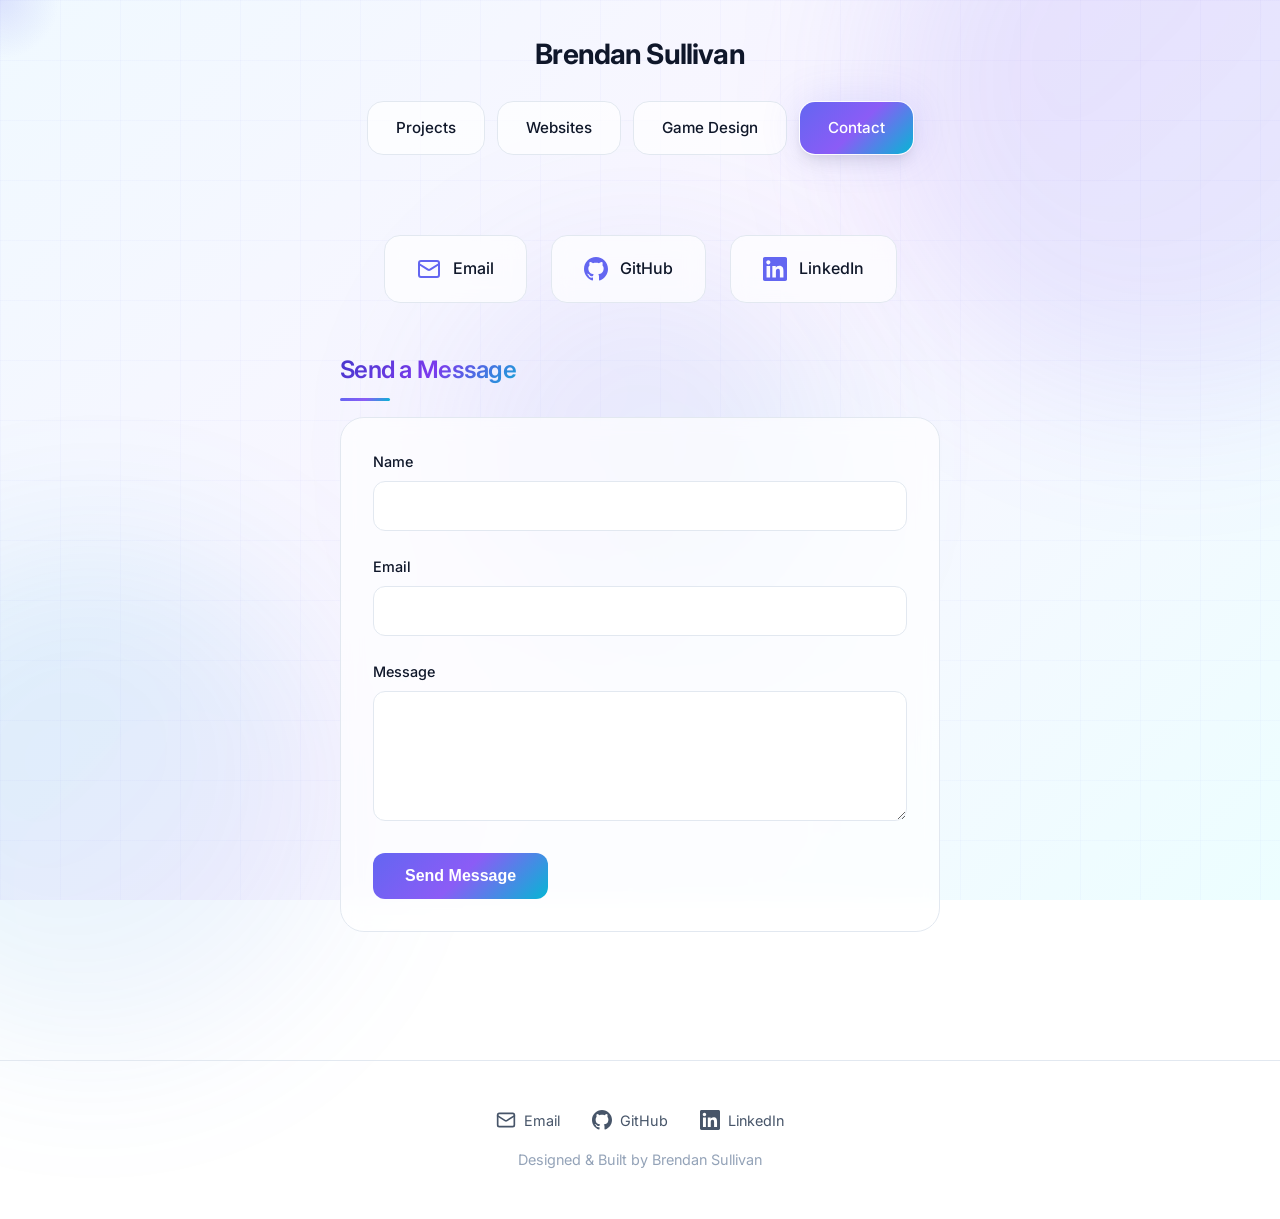
==== contact.html @ 4cea818d "Up to date changes" ====
<!DOCTYPE html>
<html lang="en">
<head>
    <meta charset="UTF-8">
    <meta name="viewport" content="width=device-width, initial-scale=1.0">
    <title>Contact | Brendan Sullivan</title>
    <link rel="stylesheet" href="styles.css">
</head>
<body>
    <!-- Mouse Follower -->
    <div class="mouse-follower" id="mouseFollower"></div>

    <!-- Animated Background -->
    <div class="bg-gradient-animated"></div>
    <div class="bg-grid"></div>
    <div class="bg-blob bg-blob-1"></div>
    <div class="bg-blob bg-blob-2"></div>
    <div class="bg-blob bg-blob-3"></div>

    <header class="header-top">
        <a href="index.html" class="name-link">Brendan Sullivan</a>
        <nav class="tabs">
            <a href="projects.html" class="tab">Projects</a>
            <a href="websites.html" class="tab">Websites</a>
            <a href="gamedesign.html" class="tab">Game Design</a>
            <a href="contact.html" class="tab active">Contact</a>
        </nav>
    </header>

    <main class="page-content">
        <div class="container">
            <!-- Social Links at Top -->
            <section class="social-section">
                <div class="contact-links">
                    <a href="mailto:bmsullivan4@wisc.edu" class="contact-link">
                        <svg class="contact-icon-svg" xmlns="http://www.w3.org/2000/svg" width="24" height="24" viewBox="0 0 24 24" fill="none" stroke="currentColor" stroke-width="2" stroke-linecap="round" stroke-linejoin="round"><rect width="20" height="16" x="2" y="4" rx="2"/><path d="m22 7-8.97 5.7a1.94 1.94 0 0 1-2.06 0L2 7"/></svg>
                        Email
                    </a>
                    <a href="https://github.com/Finn383" class="contact-link" target="_blank">
                        <svg class="contact-icon-svg" xmlns="http://www.w3.org/2000/svg" width="24" height="24" viewBox="0 0 24 24" fill="currentColor"><path d="M12 0c-6.626 0-12 5.373-12 12 0 5.302 3.438 9.8 8.207 11.387.599.111.793-.261.793-.577v-2.234c-3.338.726-4.033-1.416-4.033-1.416-.546-1.387-1.333-1.756-1.333-1.756-1.089-.745.083-.729.083-.729 1.205.084 1.839 1.237 1.839 1.237 1.07 1.834 2.807 1.304 3.492.997.107-.775.418-1.305.762-1.604-2.665-.305-5.467-1.334-5.467-5.931 0-1.311.469-2.381 1.236-3.221-.124-.303-.535-1.524.117-3.176 0 0 1.008-.322 3.301 1.23.957-.266 1.983-.399 3.003-.404 1.02.005 2.047.138 3.006.404 2.291-1.552 3.297-1.23 3.297-1.23.653 1.653.242 2.874.118 3.176.77.84 1.235 1.911 1.235 3.221 0 4.609-2.807 5.624-5.479 5.921.43.372.823 1.102.823 2.222v3.293c0 .319.192.694.801.576 4.765-1.589 8.199-6.086 8.199-11.386 0-6.627-5.373-12-12-12z"/></svg>
                        GitHub
                    </a>
                    <a href="https://www.linkedin.com/in/brendan-sullivan-b68b672b8/" class="contact-link" target="_blank">
                        <svg class="contact-icon-svg" xmlns="http://www.w3.org/2000/svg" width="24" height="24" viewBox="0 0 24 24" fill="currentColor"><path d="M20.447 20.452h-3.554v-5.569c0-1.328-.027-3.037-1.852-3.037-1.853 0-2.136 1.445-2.136 2.939v5.667H9.351V9h3.414v1.561h.046c.477-.9 1.637-1.85 3.37-1.85 3.601 0 4.267 2.37 4.267 5.455v6.286zM5.337 7.433c-1.144 0-2.063-.926-2.063-2.065 0-1.138.92-2.063 2.063-2.063 1.14 0 2.064.925 2.064 2.063 0 1.139-.925 2.065-2.064 2.065zm1.782 13.019H3.555V9h3.564v11.452zM22.225 0H1.771C.792 0 0 .774 0 1.729v20.542C0 23.227.792 24 1.771 24h20.451C23.2 24 24 23.227 24 22.271V1.729C24 .774 23.2 0 22.222 0h.003z"/></svg>
                        LinkedIn
                    </a>
                </div>
            </section>

            <!-- Contact Form -->
            <section class="contact-section">
                <h2>Send a Message</h2>
                <form class="contact-form" action="https://formspree.io/f/mdalwoyl" method="POST">
                    <div class="form-group">
                        <label for="name">Name</label>
                        <input type="text" id="name" name="name" required>
                    </div>
                    <div class="form-group">
                        <label for="email">Email</label>
                        <input type="email" id="email" name="email" required>
                    </div>
                    <div class="form-group">
                        <label for="message">Message</label>
                        <textarea id="message" name="message" rows="5" required></textarea>
                    </div>
                    <button type="submit" class="submit-btn">Send Message</button>
                </form>
            </section>
        </div>
    </main>

    <script>
        // Mouse Follower
        const follower = document.getElementById('mouseFollower');
        document.addEventListener('mousemove', (e) => {
            follower.style.left = e.clientX + 'px';
            follower.style.top = e.clientY + 'px';
        });

        // Handle contact form submission
        const contactForm = document.querySelector('.contact-form');
        contactForm.addEventListener('submit', async function(e) {
            e.preventDefault();
            const form = e.target;
            const submitBtn = form.querySelector('.submit-btn');
            const originalText = submitBtn.textContent;

            submitBtn.textContent = 'Sending...';
            submitBtn.disabled = true;

            try {
                const response = await fetch(form.action, {
                    method: 'POST',
                    body: new FormData(form),
                    headers: { 'Accept': 'application/json' }
                });

                if (response.ok) {
                    form.reset();
                    submitBtn.textContent = 'Message Sent!';
                    setTimeout(() => {
                        submitBtn.textContent = originalText;
                        submitBtn.disabled = false;
                    }, 3000);
                } else {
                    throw new Error('Failed to send');
                }
            } catch (error) {
                submitBtn.textContent = 'Error - Try Again';
                submitBtn.disabled = false;
                setTimeout(() => {
                    submitBtn.textContent = originalText;
                }, 3000);
            }
        });
    </script>

    <!-- Footer -->
    <footer class="footer">
        <div class="footer-links">
            <a href="mailto:bmsullivan4@wisc.edu">
                <svg width="20" height="20" viewBox="0 0 24 24" fill="none" stroke="currentColor" stroke-width="2" stroke-linecap="round" stroke-linejoin="round"><rect width="20" height="16" x="2" y="4" rx="2"/><path d="m22 7-8.97 5.7a1.94 1.94 0 0 1-2.06 0L2 7"/></svg>
                Email
            </a>
            <a href="https://github.com/Finn383" target="_blank">
                <svg width="20" height="20" viewBox="0 0 24 24" fill="currentColor"><path d="M12 0c-6.626 0-12 5.373-12 12 0 5.302 3.438 9.8 8.207 11.387.599.111.793-.261.793-.577v-2.234c-3.338.726-4.033-1.416-4.033-1.416-.546-1.387-1.333-1.756-1.333-1.756-1.089-.745.083-.729.083-.729 1.205.084 1.839 1.237 1.839 1.237 1.07 1.834 2.807 1.304 3.492.997.107-.775.418-1.305.762-1.604-2.665-.305-5.467-1.334-5.467-5.931 0-1.311.469-2.381 1.236-3.221-.124-.303-.535-1.524.117-3.176 0 0 1.008-.322 3.301 1.23.957-.266 1.983-.399 3.003-.404 1.02.005 2.047.138 3.006.404 2.291-1.552 3.297-1.23 3.297-1.23.653 1.653.242 2.874.118 3.176.77.84 1.235 1.911 1.235 3.221 0 4.609-2.807 5.624-5.479 5.921.43.372.823 1.102.823 2.222v3.293c0 .319.192.694.801.576 4.765-1.589 8.199-6.086 8.199-11.386 0-6.627-5.373-12-12-12z"/></svg>
                GitHub
            </a>
            <a href="https://www.linkedin.com/in/brendan-sullivan-b68b672b8/" target="_blank">
                <svg width="20" height="20" viewBox="0 0 24 24" fill="currentColor"><path d="M20.447 20.452h-3.554v-5.569c0-1.328-.027-3.037-1.852-3.037-1.853 0-2.136 1.445-2.136 2.939v5.667H9.351V9h3.414v1.561h.046c.477-.9 1.637-1.85 3.37-1.85 3.601 0 4.267 2.37 4.267 5.455v6.286zM5.337 7.433c-1.144 0-2.063-.926-2.063-2.065 0-1.138.92-2.063 2.063-2.063 1.14 0 2.064.925 2.064 2.063 0 1.139-.925 2.065-2.064 2.065zm1.782 13.019H3.555V9h3.564v11.452zM22.225 0H1.771C.792 0 0 .774 0 1.729v20.542C0 23.227.792 24 1.771 24h20.451C23.2 24 24 23.227 24 22.271V1.729C24 .774 23.2 0 22.222 0h.003z"/></svg>
                LinkedIn
            </a>
        </div>
        <p>Designed & Built by Brendan Sullivan</p>
    </footer>
</body>
</html>
---- styles.css ----
@import url('https://fonts.googleapis.com/css2?family=Inter:wght@300;400;500;600;700;800&family=Fira+Code:wght@400;500&display=swap');

/* ========================================
   CSS RESET & VARIABLES
   ======================================== */
*, *::before, *::after {
    margin: 0;
    padding: 0;
    box-sizing: border-box;
}

:root {
    /* Colors */
    --primary: #6366f1;
    --primary-light: #818cf8;
    --primary-dark: #4f46e5;
    --accent: #06b6d4;
    --accent-2: #8b5cf6;

    --text: #0f172a;
    --text-secondary: #475569;
    --text-muted: #94a3b8;

    --bg: #ffffff;
    --bg-secondary: #f8fafc;
    --bg-card: #ffffff;
    --bg-glass: rgba(255, 255, 255, 0.7);

    --border: #e2e8f0;
    --border-light: #f1f5f9;

    /* Gradients */
    --gradient-primary: linear-gradient(135deg, #6366f1 0%, #8b5cf6 50%, #06b6d4 100%);
    --gradient-text: linear-gradient(135deg, #4338ca 0%, #7c3aed 50%, #06b6d4 100%);
    --gradient-bg: linear-gradient(135deg, #f0f9ff 0%, #faf5ff 50%, #ecfeff 100%);
    --gradient-card: linear-gradient(135deg, rgba(99, 102, 241, 0.05) 0%, rgba(6, 182, 212, 0.05) 100%);

    /* Shadows */
    --shadow-sm: 0 1px 2px rgba(0, 0, 0, 0.04);
    --shadow-md: 0 4px 6px -1px rgba(0, 0, 0, 0.07), 0 2px 4px -1px rgba(0, 0, 0, 0.04);
    --shadow-lg: 0 10px 15px -3px rgba(0, 0, 0, 0.08), 0 4px 6px -2px rgba(0, 0, 0, 0.04);
    --shadow-xl: 0 20px 25px -5px rgba(0, 0, 0, 0.08), 0 10px 10px -5px rgba(0, 0, 0, 0.03);
    --shadow-glow: 0 0 40px rgba(99, 102, 241, 0.15);
    --shadow-glow-lg: 0 0 60px rgba(99, 102, 241, 0.2);

    /* Animation */
    --ease-out: cubic-bezier(0.16, 1, 0.3, 1);
    --ease-in-out: cubic-bezier(0.65, 0, 0.35, 1);

    /* Spacing */
    --container-max: 1400px;
    --radius-sm: 8px;
    --radius-md: 12px;
    --radius-lg: 16px;
    --radius-xl: 24px;
}

/* ========================================
   BASE STYLES
   ======================================== */
html {
    scroll-behavior: smooth;
}

body {
    font-family: 'Inter', -apple-system, BlinkMacSystemFont, sans-serif;
    line-height: 1.6;
    color: var(--text);
    background: var(--gradient-bg);
    background-attachment: fixed;
    min-height: 100vh;
    overflow-x: hidden;
    -webkit-font-smoothing: antialiased;
    -moz-osx-font-smoothing: grayscale;
}

::selection {
    background: var(--primary);
    color: white;
}

/* ========================================
   ANIMATED BACKGROUND
   ======================================== */
.bg-gradient-animated {
    position: fixed;
    top: 0;
    left: 0;
    right: 0;
    bottom: 0;
    background: var(--gradient-bg);
    z-index: -2;
}

.bg-grid {
    position: fixed;
    top: 0;
    left: 0;
    right: 0;
    bottom: 0;
    background-image:
        linear-gradient(rgba(99, 102, 241, 0.03) 1px, transparent 1px),
        linear-gradient(90deg, rgba(99, 102, 241, 0.03) 1px, transparent 1px);
    background-size: 60px 60px;
    z-index: -1;
}

.bg-blob {
    position: fixed;
    border-radius: 50%;
    filter: blur(80px);
    opacity: 0.5;
    z-index: -1;
    animation: float 20s ease-in-out infinite;
}

.bg-blob-1 {
    width: 600px;
    height: 600px;
    background: linear-gradient(135deg, rgba(99, 102, 241, 0.3), rgba(139, 92, 246, 0.2));
    top: -200px;
    right: -200px;
    animation-delay: 0s;
}

.bg-blob-2 {
    width: 500px;
    height: 500px;
    background: linear-gradient(135deg, rgba(6, 182, 212, 0.25), rgba(99, 102, 241, 0.15));
    bottom: -150px;
    left: -150px;
    animation-delay: -7s;
}

.bg-blob-3 {
    width: 400px;
    height: 400px;
    background: linear-gradient(135deg, rgba(139, 92, 246, 0.2), rgba(6, 182, 212, 0.2));
    top: 50%;
    left: 50%;
    transform: translate(-50%, -50%);
    animation-delay: -14s;
}

@keyframes float {
    0%, 100% { transform: translate(0, 0) scale(1); }
    25% { transform: translate(30px, -30px) scale(1.05); }
    50% { transform: translate(-20px, 20px) scale(0.95); }
    75% { transform: translate(20px, 30px) scale(1.02); }
}

/* ========================================
   CONTAINER
   ======================================== */
.container {
    max-width: var(--container-max);
    margin: 0 auto;
    padding: 2rem;
}

/* ========================================
   HOME PAGE - HERO
   ======================================== */
.header {
    text-align: center;
    min-height: 100vh;
    display: flex;
    flex-direction: column;
    justify-content: center;
    align-items: center;
    position: relative;
    padding: 2rem;
}

.header-compact {
    min-height: auto;
    padding: 5rem 2rem 3rem;
}

.hero-badge {
    display: inline-flex;
    align-items: center;
    gap: 0.5rem;
    padding: 0.5rem 1rem;
    background: var(--bg-glass);
    backdrop-filter: blur(10px);
    border: 1px solid var(--border);
    border-radius: 50px;
    font-size: 0.875rem;
    color: var(--text-secondary);
    margin-bottom: 1.5rem;
    animation: fadeInUp 0.6s var(--ease-out) both;
}

.hero-badge::before {
    content: '';
    width: 8px;
    height: 8px;
    background: #22c55e;
    border-radius: 50%;
    animation: pulse 2s ease-in-out infinite;
}

@keyframes pulse {
    0%, 100% { opacity: 1; transform: scale(1); }
    50% { opacity: 0.5; transform: scale(1.2); }
}

.name {
    font-size: clamp(3rem, 8vw, 5rem);
    font-weight: 800;
    letter-spacing: -0.04em;
    line-height: 1.1;
    margin-bottom: 1rem;
    animation: fadeInUp 0.6s var(--ease-out) 0.1s both;
}

.name-gradient {
    background: var(--gradient-text);
    -webkit-background-clip: text;
    -webkit-text-fill-color: transparent;
    background-clip: text;
}

.subtitle {
    font-size: clamp(1.1rem, 2.5vw, 1.4rem);
    color: var(--text-secondary);
    margin-bottom: 3rem;
    font-weight: 400;
    animation: fadeInUp 0.6s var(--ease-out) 0.2s both;
}

.subtitle-highlight {
    color: var(--primary);
    font-weight: 500;
}

@keyframes fadeInUp {
    from {
        opacity: 0;
        transform: translateY(30px);
    }
    to {
        opacity: 1;
        transform: translateY(0);
    }
}

/* ========================================
   NAVIGATION TABS
   ======================================== */
.tabs {
    display: flex;
    justify-content: center;
    gap: 0.75rem;
    flex-wrap: wrap;
    animation: fadeInUp 0.6s var(--ease-out) 0.3s both;
}

.tab {
    position: relative;
    padding: 0.875rem 1.75rem;
    background: var(--bg-glass);
    backdrop-filter: blur(10px);
    color: var(--text);
    font-size: 0.95rem;
    font-weight: 500;
    border-radius: var(--radius-lg);
    cursor: pointer;
    text-decoration: none;
    transition: all 0.3s var(--ease-out);
    border: 1px solid var(--border);
    overflow: hidden;
}

.tab::before {
    content: '';
    position: absolute;
    inset: 0;
    background: var(--gradient-primary);
    opacity: 0;
    transition: opacity 0.3s var(--ease-out);
    z-index: -1;
}

.tab:hover {
    color: white;
    border-color: transparent;
    transform: translateY(-3px);
    box-shadow: var(--shadow-lg), var(--shadow-glow);
}

.tab:hover::before {
    opacity: 1;
}

.tab.active {
    color: white;
    border-color: transparent;
    box-shadow: var(--shadow-lg), var(--shadow-glow);
}

.tab.active::before {
    opacity: 1;
}

/* Scroll indicator */
.scroll-indicator {
    position: absolute;
    bottom: 2rem;
    left: 50%;
    transform: translateX(-50%);
    display: flex;
    flex-direction: column;
    align-items: center;
    gap: 0.5rem;
    color: var(--text-muted);
    font-size: 0.8rem;
    animation: fadeInUp 0.6s var(--ease-out) 0.5s both;
}

.scroll-indicator-line {
    width: 1px;
    height: 40px;
    background: linear-gradient(to bottom, var(--primary), transparent);
    animation: scrollLine 2s ease-in-out infinite;
}

@keyframes scrollLine {
    0%, 100% { transform: scaleY(0); transform-origin: top; }
    50% { transform: scaleY(1); transform-origin: top; }
    51% { transform-origin: bottom; }
    100% { transform: scaleY(0); transform-origin: bottom; }
}

/* ========================================
   SUB-PAGE HEADER
   ======================================== */
.header-top {
    text-align: center;
    padding: 2rem 1rem 1rem;
    position: relative;
}

.name-link {
    font-size: 1.75rem;
    font-weight: 700;
    color: var(--text);
    text-decoration: none;
    display: inline-block;
    margin-bottom: 1.5rem;
    letter-spacing: -0.03em;
    transition: all 0.3s var(--ease-out);
}

.name-link:hover {
    color: var(--primary);
    transform: scale(1.02);
}

/* ========================================
   PAGE CONTENT
   ======================================== */
.page-content {
    padding: 2rem 5%;
    animation: fadeIn 0.5s var(--ease-out);
}

@keyframes fadeIn {
    from { opacity: 0; }
    to { opacity: 1; }
}

.page-title {
    font-size: 2.5rem;
    font-weight: 700;
    margin-bottom: 2rem;
    color: var(--text);
    letter-spacing: -0.03em;
}

/* ========================================
   SECTION HEADERS
   ======================================== */
.section-header {
    margin-bottom: 2rem;
}

.section-label {
    display: inline-flex;
    align-items: center;
    gap: 0.5rem;
    font-size: 0.8rem;
    font-weight: 600;
    text-transform: uppercase;
    letter-spacing: 0.1em;
    color: var(--primary);
    margin-bottom: 0.5rem;
}

.section-label::before {
    content: '';
    width: 20px;
    height: 2px;
    background: var(--gradient-primary);
    border-radius: 1px;
}

.section-title {
    font-size: 2.25rem;
    font-weight: 800;
    background: var(--gradient-text);
    -webkit-background-clip: text;
    -webkit-text-fill-color: transparent;
    background-clip: text;
    letter-spacing: -0.03em;
    position: relative;
    display: block;
    width: fit-content;
    padding-bottom: 0.5rem;
    margin-bottom: 2rem;
}

.section-title::after {
    content: '';
    position: absolute;
    bottom: 0;
    left: 0;
    width: 60px;
    height: 4px;
    background: var(--gradient-primary);
    border-radius: 2px;
}

/* Standalone section titles (without section-header wrapper) */
.roblox-section > .section-title,
.games-grid-section > .section-title,
.about-section h2,
.contact-section h2,
.document-section h2 {
    font-size: 2rem;
    font-weight: 800;
    background: var(--gradient-text);
    -webkit-background-clip: text;
    -webkit-text-fill-color: transparent;
    background-clip: text;
    letter-spacing: -0.03em;
    position: relative;
    display: inline-block;
    padding-bottom: 0.75rem;
    margin-bottom: 1.5rem;
}

.roblox-section > .section-title::after,
.games-grid-section > .section-title::after,
.about-section h2::after,
.contact-section h2::after,
.document-section h2::after {
    content: '';
    position: absolute;
    bottom: 0;
    left: 0;
    width: 50px;
    height: 3px;
    background: var(--gradient-primary);
    border-radius: 2px;
    transition: width 0.3s var(--ease-out);
}

.roblox-section:hover > .section-title::after,
.games-grid-section:hover > .section-title::after {
    width: 80px;
}

/* ========================================
   PROJECTS GRID
   ======================================== */
.projects-grid {
    display: grid;
    grid-template-columns: repeat(auto-fit, minmax(350px, 1fr));
    gap: 1.5rem;
}

/* ========================================
   PROJECT CARD - GLASSMORPHISM
   ======================================== */
.project-card {
    position: relative;
    background: var(--bg-glass);
    backdrop-filter: blur(20px);
    border-radius: var(--radius-xl);
    padding: 2rem;
    border: 1px solid var(--border);
    transition: all 0.4s var(--ease-out);
    overflow: hidden;
}

.project-card::before {
    content: '';
    position: absolute;
    top: 0;
    left: 0;
    right: 0;
    height: 3px;
    background: var(--gradient-primary);
    transform: scaleX(0);
    transform-origin: left;
    transition: transform 0.4s var(--ease-out);
}

.project-card::after {
    content: '';
    position: absolute;
    inset: 0;
    background: var(--gradient-card);
    opacity: 0;
    transition: opacity 0.4s var(--ease-out);
    pointer-events: none;
}

.project-card:hover {
    transform: translateY(-8px);
    border-color: rgba(99, 102, 241, 0.3);
    box-shadow: var(--shadow-xl), var(--shadow-glow);
}

.project-card:hover::before {
    transform: scaleX(1);
}

.project-card:hover::after {
    opacity: 1;
}

.project-card h3 {
    position: relative;
    z-index: 1;
    font-size: 1.4rem;
    font-weight: 600;
    margin-bottom: 0.75rem;
    color: var(--text);
    letter-spacing: -0.02em;
}

.project-card p {
    position: relative;
    z-index: 1;
    color: var(--text-secondary);
    margin-bottom: 1.25rem;
    font-size: 0.95rem;
    line-height: 1.7;
}

.project-tags {
    position: relative;
    z-index: 1;
    display: flex;
    flex-wrap: wrap;
    gap: 0.5rem;
    margin-bottom: 1.25rem;
}

.tag {
    padding: 0.35rem 0.9rem;
    background: var(--bg-secondary);
    color: var(--primary);
    border-radius: 50px;
    font-size: 0.8rem;
    font-weight: 500;
    transition: all 0.2s var(--ease-out);
    border: 1px solid transparent;
}

.tag:hover {
    background: var(--primary);
    color: white;
    transform: translateY(-2px);
    box-shadow: 0 4px 12px rgba(99, 102, 241, 0.3);
}

.tag-lang {
    padding: 0.35rem 0.9rem;
    background: linear-gradient(135deg, #fef3c7, #fde68a);
    color: #b45309;
    border-radius: 50px;
    font-size: 0.8rem;
    font-weight: 600;
    transition: all 0.2s var(--ease-out);
    border: 1px solid rgba(180, 83, 9, 0.1);
}

.tag-lang:hover {
    transform: translateY(-2px);
    box-shadow: 0 4px 12px rgba(180, 83, 9, 0.2);
}

.project-links {
    position: relative;
    z-index: 1;
    display: flex;
    gap: 1rem;
}

.project-link {
    display: inline-flex;
    align-items: center;
    gap: 0.5rem;
    color: var(--primary);
    text-decoration: none;
    font-weight: 500;
    font-size: 0.9rem;
    transition: all 0.2s var(--ease-out);
}

.project-link:hover {
    color: var(--primary-dark);
    gap: 0.75rem;
}

.project-link::after {
    content: '→';
    transition: transform 0.2s var(--ease-out);
}

.project-link:hover::after {
    transform: translateX(4px);
}

/* ========================================
   GAME CARDS
   ======================================== */
.roblox-section,
.games-grid-section {
    margin-bottom: 4rem;
}

.roblox-section h2,
.games-grid-section h2 {
    font-size: 2rem;
    font-weight: 700;
    margin-bottom: 2rem;
    color: var(--text);
    letter-spacing: -0.02em;
}

.game-cards {
    display: grid;
    grid-template-columns: repeat(3, 1fr);
    gap: 1.5rem;
}

.game-card {
    position: relative;
    background: var(--bg-card);
    border-radius: var(--radius-xl);
    overflow: hidden;
    border: 1px solid var(--border);
    transition: all 0.4s var(--ease-out);
}

.game-card::before {
    content: '';
    position: absolute;
    inset: 0;
    background: var(--gradient-primary);
    opacity: 0;
    z-index: 0;
    transition: opacity 0.4s var(--ease-out);
}

.game-card:hover {
    transform: translateY(-10px) scale(1.02);
    border-color: transparent;
    box-shadow: var(--shadow-xl), var(--shadow-glow-lg);
}

.game-card:hover::before {
    opacity: 0.03;
}

.game-card-image {
    aspect-ratio: 16 / 9;
    overflow: hidden;
    position: relative;
}

.game-card-image.square {
    aspect-ratio: 1 / 1;
}

.game-card-image.square img,
.game-card-image.square .carousel-img {
    object-fit: contain;
    background: #1a1a2e;
}

.game-card-image.blurfit {
    overflow: hidden;
}

.game-card-image.blurfit .image-carousel {
    overflow: hidden;
}

.game-card-image.blurfit .blur-bg {
    position: absolute;
    top: -10px;
    left: -10px;
    right: -10px;
    bottom: -10px;
    background-size: cover;
    background-position: center;
    filter: blur(20px);
    opacity: 0.7;
    z-index: 0;
}

.game-card-image.blurfit .carousel-img {
    object-fit: contain;
    z-index: 1;
}

.game-card-image .single-img {
    width: 100%;
    height: 100%;
    object-fit: cover;
    transition: transform 0.4s var(--ease-out);
}

.game-card:hover .single-img {
    transform: scale(1.05);
}

.game-card-image .contain-img {
    width: 100%;
    height: 100%;
    object-fit: contain;
    background: #1a1a2e;
}

.image-carousel {
    width: 100%;
    height: 100%;
    position: relative;
    display: flex;
    align-items: center;
    justify-content: center;
    background: linear-gradient(135deg, #1a1a2e, #2d2d44);
}

.carousel-img {
    width: 100%;
    height: 100%;
    object-fit: cover;
    position: absolute;
    top: 0;
    left: 0;
    opacity: 0;
    transition: opacity 0.4s var(--ease-out), transform 0.4s var(--ease-out);
}

.carousel-img.active {
    opacity: 1;
}

.game-card:hover .carousel-img.active {
    transform: scale(1.05);
}

.img-arrow {
    position: absolute;
    top: 50%;
    transform: translateY(-50%);
    background: rgba(255, 255, 255, 0.9);
    color: var(--text);
    border: none;
    width: 36px;
    height: 36px;
    border-radius: 50%;
    cursor: pointer;
    font-size: 0.9rem;
    display: flex;
    align-items: center;
    justify-content: center;
    opacity: 0;
    transition: all 0.3s var(--ease-out);
    z-index: 10;
    box-shadow: var(--shadow-md);
}

.game-card:hover .img-arrow {
    opacity: 1;
}

.img-arrow:hover {
    background: white;
    transform: translateY(-50%) scale(1.1);
}

.img-arrow.prev { left: 12px; }
.img-arrow.next { right: 12px; }

.image-carousel { cursor: zoom-in; }

/* Roblox card slider */
.roblox-slider-wrap {
    position: relative;
}

.game-cards-track {
    overflow: hidden;
}

#robloxTrack {
    display: flex;
    gap: 1.5rem;
    transition: transform 0.45s cubic-bezier(0.4, 0, 0.2, 1);
    width: 100%;
}

#robloxTrack > .game-card {
    flex: 0 0 calc((100% - 3rem) / 3);
    min-width: 0;
}

.cards-arrow {
    position: absolute;
    top: 30%;
    transform: translateY(-50%);
    background: var(--bg-card);
    border: 1px solid var(--border);
    color: var(--text);
    width: 44px;
    height: 44px;
    border-radius: 50%;
    cursor: pointer;
    display: flex;
    align-items: center;
    justify-content: center;
    z-index: 20;
    transition: background 0.2s, border-color 0.2s, color 0.2s;
    box-shadow: 0 4px 16px rgba(0, 0, 0, 0.4);
    font-size: 1rem;
}

.cards-arrow:hover {
    background: var(--accent, #7c3aed);
    border-color: transparent;
    color: white;
}

.cards-prev { left: -52px; }
.cards-next { right: -52px; }

/* Lightbox */
.lightbox-overlay {
    display: none;
    position: fixed;
    inset: 0;
    background: rgba(0, 0, 0, 0.92);
    z-index: 9999;
    align-items: center;
    justify-content: center;
    cursor: pointer;
}

.lightbox-overlay.active {
    display: flex;
    animation: fadeIn 0.2s ease;
}

.lightbox-img {
    width: min(90vw, 1400px);
    height: calc(min(90vw, 1400px) * 9 / 16);
    max-height: 85vh;
    object-fit: contain;
    border-radius: 6px;
    box-shadow: 0 0 80px rgba(0, 0, 0, 0.8);
    cursor: default;
}

.lightbox-close {
    position: absolute;
    top: 20px;
    right: 24px;
    background: rgba(255, 255, 255, 0.1);
    border: 1px solid rgba(255, 255, 255, 0.2);
    color: white;
    font-size: 1.2rem;
    width: 40px;
    height: 40px;
    border-radius: 50%;
    cursor: pointer;
    display: flex;
    align-items: center;
    justify-content: center;
    transition: background 0.2s;
    z-index: 10000;
}

.lightbox-close:hover {
    background: rgba(255, 255, 255, 0.25);
}

.lightbox-arrow {
    position: absolute;
    top: 50%;
    transform: translateY(-50%);
    background: rgba(255, 255, 255, 0.12);
    border: 1px solid rgba(255, 255, 255, 0.2);
    color: white;
    font-size: 1.3rem;
    width: 48px;
    height: 48px;
    border-radius: 50%;
    cursor: pointer;
    display: flex;
    align-items: center;
    justify-content: center;
    transition: background 0.2s;
    z-index: 10000;
}

.lightbox-arrow:hover {
    background: rgba(255, 255, 255, 0.28);
}

.lightbox-prev { left: 24px; }
.lightbox-next { right: 24px; }

.game-card-image .single-img { cursor: zoom-in; }

.game-card-content {
    padding: 1.5rem;
    position: relative;
    z-index: 1;
}

.game-card-content h3 {
    font-size: 1.25rem;
    margin-bottom: 0.5rem;
    color: var(--text);
    font-weight: 600;
    letter-spacing: -0.02em;
}

.game-card-content p {
    color: var(--text-secondary);
    font-size: 0.9rem;
    margin-bottom: 1rem;
    line-height: 1.6;
}

.game-roles {
    list-style: none;
    padding: 0;
    margin: 0.75rem 0 1rem;
    display: flex;
    flex-direction: column;
    gap: 0.4rem;
}

.game-roles li {
    font-size: 0.85rem;
    color: var(--text-secondary);
    padding-left: 1rem;
    position: relative;
    line-height: 1.5;
}

.game-roles li::before {
    content: '▸';
    position: absolute;
    left: 0;
    color: var(--primary);
}

.game-stats {
    display: flex;
    align-items: center;
    gap: 0.5rem;
    color: var(--text-muted);
    font-size: 0.85rem;
    margin-bottom: 1rem;
    font-weight: 500;
}

/* ========================================
   BUTTONS
   ======================================== */
.play-btn {
    display: inline-flex;
    align-items: center;
    gap: 0.5rem;
    background: var(--gradient-primary);
    color: white;
    padding: 0.875rem 1.75rem;
    border-radius: var(--radius-md);
    text-decoration: none;
    font-weight: 600;
    font-size: 0.95rem;
    transition: all 0.3s var(--ease-out);
    border: none;
    cursor: pointer;
}

.play-btn:hover {
    transform: translateY(-3px);
    box-shadow: 0 10px 30px rgba(99, 102, 241, 0.4);
}

.play-btn.small {
    padding: 0.6rem 1.25rem;
    font-size: 0.875rem;
}

.dev-btn {
    display: inline-flex;
    align-items: center;
    gap: 0.5rem;
    background: linear-gradient(135deg, #fbbf24, #f59e0b);
    color: #1a1a1a;
    padding: 0.875rem 1.75rem;
    border-radius: var(--radius-md);
    text-decoration: none;
    font-weight: 600;
    font-size: 0.95rem;
    transition: all 0.3s var(--ease-out);
}

.dev-btn:hover {
    transform: translateY(-3px);
    box-shadow: 0 10px 30px rgba(245, 158, 11, 0.4);
}

.dev-btn.small {
    padding: 0.6rem 1.25rem;
    font-size: 0.875rem;
}

/* ========================================
   PLATFORM BANNERS
   ======================================== */
.roblox-banner {
    background: linear-gradient(135deg, #1a1a2e 0%, #16213e 100%);
    border-radius: var(--radius-xl);
    padding: 1.5rem 2rem;
    margin-top: 2rem;
    border: 1px solid rgba(255, 255, 255, 0.1);
}

.roblox-banner-content {
    display: flex;
    align-items: center;
    justify-content: space-between;
    gap: 1.5rem;
}

.roblox-banner-content p {
    color: rgba(255, 255, 255, 0.9);
    font-size: 1rem;
    margin: 0;
    flex: 1;
}

.roblox-btn {
    display: inline-flex;
    align-items: center;
    gap: 0.5rem;
    background: white;
    color: #1a1a2e;
    padding: 0.75rem 1.5rem;
    border-radius: var(--radius-md);
    text-decoration: none;
    font-weight: 600;
    font-size: 0.9rem;
    transition: all 0.3s var(--ease-out);
    white-space: nowrap;
}

.roblox-btn:hover {
    transform: translateY(-2px);
    box-shadow: 0 8px 25px rgba(0, 0, 0, 0.3);
}

.itchio-banner {
    background: linear-gradient(135deg, #fa5c5c 0%, #f14668 100%);
    border-radius: var(--radius-xl);
    padding: 1.5rem 2rem;
    margin-top: 2rem;
}

.itchio-content {
    display: flex;
    align-items: center;
    justify-content: space-between;
    gap: 1.5rem;
}

.itchio-content p {
    color: white;
    font-size: 1rem;
    margin: 0;
    flex: 1;
}

.itchio-btn {
    display: inline-flex;
    align-items: center;
    gap: 0.5rem;
    background: white;
    color: #fa5c5c;
    padding: 0.75rem 1.5rem;
    border-radius: var(--radius-md);
    text-decoration: none;
    font-weight: 600;
    font-size: 0.9rem;
    transition: all 0.3s var(--ease-out);
    white-space: nowrap;
}

.itchio-btn:hover {
    transform: translateY(-2px);
    box-shadow: 0 8px 25px rgba(0, 0, 0, 0.2);
}

.platform-logo {
    width: 40px !important;
    height: 40px !important;
    flex-shrink: 0;
}

/* ========================================
   WEBSITES PAGE
   ======================================== */
.websites-grid {
    display: grid;
    grid-template-columns: repeat(2, 1fr);
    gap: 2rem;
    max-width: 1200px;
    margin: 0 auto;
}

.website-card {
    position: relative;
    border-radius: var(--radius-xl);
    overflow: hidden;
    text-decoration: none;
    display: block;
    transition: all 0.4s var(--ease-out);
    border: 1px solid var(--border);
}

.website-card:hover {
    transform: translateY(-8px) scale(1.01);
    box-shadow: var(--shadow-xl), var(--shadow-glow);
    border-color: transparent;
}

.website-image {
    width: 100%;
    aspect-ratio: 16 / 10;
    overflow: hidden;
}

.website-image img {
    width: 100%;
    height: 100%;
    object-fit: cover;
    transition: transform 0.5s var(--ease-out);
}

.website-card:hover .website-image img {
    transform: scale(1.08);
}

.website-overlay {
    position: absolute;
    bottom: 0;
    left: 0;
    right: 0;
    padding: 1.5rem;
    background: linear-gradient(transparent, rgba(0, 0, 0, 0.85));
    color: white;
}

.website-overlay h3 {
    font-size: 1.2rem;
    margin-bottom: 0.25rem;
    font-weight: 600;
}

.website-overlay p {
    font-size: 0.9rem;
    opacity: 0.85;
    margin: 0;
}

/* ========================================
   CONTACT PAGE
   ======================================== */
.contact-intro {
    text-align: center;
    color: var(--text-secondary);
    font-size: 1.2rem;
    margin-bottom: 3rem;
    max-width: 600px;
    margin-left: auto;
    margin-right: auto;
}

.contact-links {
    display: flex;
    justify-content: center;
    gap: 1.5rem;
    flex-wrap: wrap;
    margin-bottom: 3rem;
}

.hero-contact-links {
    margin-top: 2rem;
    margin-bottom: 2.5rem;
}

.contact-link {
    display: flex;
    align-items: center;
    gap: 0.75rem;
    padding: 1.25rem 2rem;
    background: var(--bg-glass);
    backdrop-filter: blur(10px);
    border: 1px solid var(--border);
    border-radius: var(--radius-lg);
    text-decoration: none;
    color: var(--text);
    font-weight: 500;
    font-size: 1rem;
    transition: all 0.3s var(--ease-out);
}

.contact-link:hover {
    transform: translateY(-4px);
    border-color: var(--primary);
    box-shadow: var(--shadow-lg), var(--shadow-glow);
    color: var(--primary);
}

.contact-icon-svg {
    width: 24px;
    height: 24px;
    color: var(--primary);
}

/* Documents Grid */
.documents-grid {
    display: grid;
    grid-template-columns: 1fr 1fr;
    gap: 2rem;
    margin-bottom: 3rem;
}

.document-section h2 {
    font-size: 1.5rem;
    margin-bottom: 1rem;
    color: var(--text);
    font-weight: 600;
}

.pdf-viewer {
    background: var(--bg-card);
    border-radius: var(--radius-lg);
    overflow: auto;
    box-shadow: var(--shadow-md);
    margin-bottom: 1rem;
    height: 700px;
    padding: 10px;
    display: flex;
    justify-content: center;
    border: 1px solid var(--border);
}

.doc-buttons {
    display: flex;
    gap: 0.75rem;
    align-items: center;
    justify-content: center;
}

.view-btn,
.download-btn {
    display: inline-flex;
    align-items: center;
    gap: 0.5rem;
    padding: 0.75rem 1.5rem;
    background: var(--gradient-primary);
    color: white;
    text-decoration: none;
    border-radius: var(--radius-md);
    font-weight: 500;
    transition: all 0.3s var(--ease-out);
}

.view-btn:hover,
.download-btn:hover {
    transform: translateY(-2px);
    box-shadow: 0 8px 25px rgba(99, 102, 241, 0.3);
}

.download-icon-btn {
    display: flex;
    align-items: center;
    justify-content: center;
    width: 44px;
    height: 44px;
    background: var(--bg-secondary);
    color: var(--text);
    text-decoration: none;
    border-radius: var(--radius-md);
    transition: all 0.3s var(--ease-out);
    border: 1px solid var(--border);
}

.download-icon-btn:hover {
    background: var(--primary);
    color: white;
    border-color: var(--primary);
    transform: translateY(-2px);
}

/* About Section */
.about-contact-grid {
    display: grid;
    grid-template-columns: 3fr 2fr;
    gap: 2rem;
    margin-bottom: 3rem;
}

.about-section h2,
.contact-section {
    max-width: 600px;
    margin: 0 auto;
}

.contact-section h2 {
    font-size: 1.5rem;
    margin-bottom: 1rem;
    color: var(--text);
    font-weight: 600;
}

.about-content {
    background: var(--bg-glass);
    backdrop-filter: blur(10px);
    padding: 2rem;
    border-radius: var(--radius-xl);
    border: 1px solid var(--border);
}

.profile-photo {
    width: 180px;
    height: 180px;
    border-radius: 50%;
    object-fit: cover;
    display: block;
    margin: 0 auto 1.5rem;
    border: 4px solid white;
    box-shadow: var(--shadow-lg);
}

.about-content p {
    color: var(--text-secondary);
    margin-bottom: 1rem;
    line-height: 1.8;
}

/* Contact Form */
.contact-form {
    background: var(--bg-glass);
    backdrop-filter: blur(10px);
    padding: 2rem;
    border-radius: var(--radius-xl);
    border: 1px solid var(--border);
    max-width: 600px;
}

.form-group {
    margin-bottom: 1.5rem;
}

.form-group label {
    display: block;
    margin-bottom: 0.5rem;
    font-weight: 500;
    color: var(--text);
    font-size: 0.9rem;
}

.form-group input,
.form-group textarea {
    width: 100%;
    padding: 0.875rem 1rem;
    border: 1px solid var(--border);
    border-radius: var(--radius-md);
    font-size: 1rem;
    font-family: inherit;
    transition: all 0.3s var(--ease-out);
    background: var(--bg);
}

.form-group input:focus,
.form-group textarea:focus {
    outline: none;
    border-color: var(--primary);
    box-shadow: 0 0 0 3px rgba(99, 102, 241, 0.1);
}

.submit-btn {
    padding: 0.875rem 2rem;
    background: var(--gradient-primary);
    color: white;
    border: none;
    border-radius: var(--radius-md);
    font-size: 1rem;
    font-weight: 600;
    cursor: pointer;
    transition: all 0.3s var(--ease-out);
}

.submit-btn:hover {
    transform: translateY(-2px);
    box-shadow: 0 8px 25px rgba(99, 102, 241, 0.3);
}

/* ========================================
   RESPONSIVE
   ======================================== */
@media (max-width: 1000px) {
    .game-cards {
        grid-template-columns: repeat(2, 1fr);
    }

    .roblox-slider-wrap {
        padding: 0;
    }

    .game-cards-track {
        overflow: visible;
    }

    #robloxTrack {
        display: grid;
        grid-template-columns: repeat(2, 1fr);
        transform: none !important;
        width: auto;
    }

    #robloxTrack > .game-card {
        flex: none;
    }

    .cards-arrow {
        display: none;
    }

    .documents-grid,
    .about-contact-grid {
        grid-template-columns: 1fr;
    }
}

@media (max-width: 768px) {
    .name {
        font-size: 2.5rem;
    }

    .name-link {
        font-size: 1.5rem;
    }

    .subtitle {
        font-size: 1rem;
    }

    .tabs {
        flex-direction: column;
        align-items: center;
        gap: 0.5rem;
    }

    .tab {
        width: 100%;
        max-width: 280px;
        text-align: center;
    }

    .projects-grid {
        grid-template-columns: 1fr;
    }

    .websites-grid {
        grid-template-columns: 1fr;
    }

    .contact-links {
        flex-direction: column;
        align-items: center;
    }

    .roblox-banner-content,
    .itchio-content {
        flex-direction: column;
        text-align: center;
    }
}

@media (max-width: 600px) {
    .game-cards {
        grid-template-columns: 1fr;
    }

    #robloxTrack {
        grid-template-columns: 1fr;
    }

    .container {
        padding: 1rem;
    }

    .page-content {
        padding: 1rem;
    }
}

/* ========================================
   ANIMATIONS FOR SCROLL
   ======================================== */
.animate-on-scroll {
    opacity: 0;
    transform: translateY(30px);
    transition: all 0.6s var(--ease-out);
}

.animate-on-scroll.visible {
    opacity: 1;
    transform: translateY(0);
}

/* Stagger animation delays */
.animate-on-scroll:nth-child(1) { transition-delay: 0s; }
.animate-on-scroll:nth-child(2) { transition-delay: 0.1s; }
.animate-on-scroll:nth-child(3) { transition-delay: 0.2s; }
.animate-on-scroll:nth-child(4) { transition-delay: 0.3s; }
.animate-on-scroll:nth-child(5) { transition-delay: 0.4s; }
.animate-on-scroll:nth-child(6) { transition-delay: 0.5s; }

/* ========================================
   CAROUSEL NAVIGATION (Recommendations)
   ======================================== */
.carousel {
    position: relative;
}

.carousel .pdf-viewer {
    width: 100%;
}

.carousel-nav {
    display: flex;
    justify-content: center;
    align-items: center;
    gap: 1rem;
    margin-top: 1rem;
}

.carousel-btn {
    background: var(--gradient-primary);
    color: white;
    border: none;
    width: 44px;
    height: 44px;
    border-radius: 50%;
    font-size: 1rem;
    cursor: pointer;
    transition: all 0.3s var(--ease-out);
    display: flex;
    align-items: center;
    justify-content: center;
    flex-shrink: 0;
}

.carousel-btn:hover {
    transform: scale(1.1);
    box-shadow: 0 8px 25px rgba(99, 102, 241, 0.4);
}

.carousel-dots {
    display: flex;
    align-items: center;
    gap: 0.5rem;
}

.dot {
    width: 12px;
    height: 12px;
    border-radius: 50%;
    background: var(--border);
    cursor: pointer;
    transition: all 0.3s var(--ease-out);
}

.dot:hover {
    background: var(--text-muted);
    transform: scale(1.2);
}

.dot.active {
    background: var(--primary);
    transform: scale(1.2);
}

/* ========================================
   SKILLS SECTION
   ======================================== */
.skills-section {
    margin-top: 3rem;
}

.skills-grid {
    display: grid;
    grid-template-columns: repeat(auto-fit, minmax(280px, 1fr));
    gap: 1.5rem;
}

.skill-category {
    background: var(--bg-glass);
    backdrop-filter: blur(10px);
    border-radius: var(--radius-xl);
    padding: 1.5rem;
    border: 1px solid var(--border);
    transition: all 0.3s var(--ease-out);
}

.skill-category:hover {
    transform: translateY(-5px);
    border-color: rgba(99, 102, 241, 0.3);
    box-shadow: var(--shadow-lg), var(--shadow-glow);
}

.skill-category h3 {
    font-size: 1.1rem;
    font-weight: 600;
    margin-bottom: 1rem;
    color: var(--text);
    display: flex;
    align-items: center;
    gap: 0.5rem;
}

.skill-category h3 .icon {
    font-size: 1.25rem;
}

.skill-tags {
    display: flex;
    flex-wrap: wrap;
    gap: 0.5rem;
}

.skill-tag {
    padding: 0.4rem 0.9rem;
    background: var(--bg-secondary);
    color: var(--text-secondary);
    border-radius: 50px;
    font-size: 0.85rem;
    font-weight: 500;
    transition: all 0.2s var(--ease-out);
    border: 1px solid transparent;
}

.skill-tag:hover {
    background: var(--primary);
    color: white;
    transform: translateY(-2px);
}

/* ========================================
   TYPING ANIMATION
   ======================================== */
.typing-text {
    display: inline;
}

.typing-cursor {
    display: inline-block;
    width: 3px;
    height: 1.2em;
    background: var(--primary);
    margin-left: 2px;
    animation: blink 1s step-end infinite;
    vertical-align: text-bottom;
}

@keyframes blink {
    0%, 50% { opacity: 1; }
    51%, 100% { opacity: 0; }
}

/* ========================================
   TECH STACK ICONS
   ======================================== */
.tech-stack {
    display: flex;
    justify-content: center;
    gap: 2rem;
    flex-wrap: wrap;
    margin: 3rem 0;
    padding: 2rem;
    background: var(--bg-glass);
    backdrop-filter: blur(10px);
    border-radius: var(--radius-xl);
    border: 1px solid var(--border);
}

.tech-icon {
    display: flex;
    flex-direction: column;
    align-items: center;
    gap: 0.5rem;
    opacity: 0.7;
    transition: all 0.3s var(--ease-out);
}

.tech-icon:hover {
    opacity: 1;
    transform: translateY(-5px);
}

.tech-icon img {
    width: 48px;
    height: 48px;
    object-fit: contain;
}

.tech-icon span {
    font-size: 0.75rem;
    color: var(--text-muted);
    font-weight: 500;
}

/* ========================================
   FOOTER
   ======================================== */
.footer {
    text-align: center;
    padding: 3rem 2rem;
    margin-top: 4rem;
    border-top: 1px solid var(--border);
    color: var(--text-muted);
    font-size: 0.9rem;
}

.footer-links {
    display: flex;
    justify-content: center;
    gap: 2rem;
    margin-bottom: 1rem;
}

.footer-links a {
    display: flex;
    align-items: center;
    gap: 0.5rem;
    color: var(--text-secondary);
    text-decoration: none;
    transition: all 0.2s var(--ease-out);
}

.footer-links a:hover {
    color: var(--primary);
}

.footer-links a svg {
    flex-shrink: 0;
}

.footer p {
    margin: 0;
}

/* ========================================
   STATS COUNTER
   ======================================== */
.stats-section {
    display: flex;
    justify-content: center;
    gap: 4rem;
    padding: 3rem 2rem;
    margin: 2rem 0;
}

.stat-item {
    text-align: center;
}

.stat-number {
    font-size: 3rem;
    font-weight: 700;
    background: var(--gradient-text);
    -webkit-background-clip: text;
    -webkit-text-fill-color: transparent;
    background-clip: text;
    line-height: 1;
    margin-bottom: 0.5rem;
}

.stat-label {
    font-size: 0.9rem;
    color: var(--text-muted);
    text-transform: uppercase;
    letter-spacing: 0.05em;
}

/* ========================================
   GLOWING BORDER EFFECT
   ======================================== */
.glow-border {
    position: relative;
}

.glow-border::before {
    content: '';
    position: absolute;
    inset: -2px;
    background: var(--gradient-primary);
    border-radius: inherit;
    z-index: -1;
    opacity: 0;
    transition: opacity 0.3s var(--ease-out);
    filter: blur(8px);
}

.glow-border:hover::before {
    opacity: 0.5;
}

/* ========================================
   MOUSE FOLLOWER (optional enhancement)
   ======================================== */
.mouse-follower {
    position: fixed;
    width: 120px;
    height: 120px;
    background: radial-gradient(circle, rgba(99, 102, 241, 0.15), transparent 70%);
    border-radius: 50%;
    pointer-events: none;
    z-index: -1;
    transform: translate(-50%, -50%);
    transition: transform 0.1s ease-out;
}

/* ========================================
   CARD NUMBER BADGE
   ======================================== */
.card-number {
    position: absolute;
    top: 1rem;
    right: 1rem;
    width: 32px;
    height: 32px;
    background: var(--gradient-primary);
    color: white;
    border-radius: 50%;
    display: flex;
    align-items: center;
    justify-content: center;
    font-weight: 600;
    font-size: 0.85rem;
    z-index: 2;
}

/* ========================================
   GAME DESIGN PAGE - HERO & ANIMATIONS
   ======================================== */
.game-hero {
    text-align: center;
    padding: 3rem 0 4rem;
}

.game-hero-title {
    font-size: clamp(2.5rem, 6vw, 4rem);
    font-weight: 800;
    letter-spacing: -0.04em;
    line-height: 1.1;
    margin-bottom: 1rem;
}

.title-line {
    display: block;
}

.gradient-text {
    background: var(--gradient-text);
    -webkit-background-clip: text;
    -webkit-text-fill-color: transparent;
    background-clip: text;
}

.game-hero-subtitle {
    font-size: 1.2rem;
    color: var(--text-secondary);
    margin-bottom: 3rem;
}

/* Game Stats Grid */
.game-stats-grid {
    display: flex;
    justify-content: center;
    gap: 2rem;
    flex-wrap: wrap;
}

.game-stat-card {
    background: var(--bg-glass);
    backdrop-filter: blur(20px);
    border: 1px solid var(--border);
    border-radius: var(--radius-xl);
    padding: 2rem 3rem;
    text-align: center;
    transition: all 0.4s var(--ease-out);
    position: relative;
    overflow: hidden;
}

.game-stat-card::before {
    content: '';
    position: absolute;
    inset: 0;
    background: var(--gradient-primary);
    opacity: 0;
    transition: opacity 0.4s var(--ease-out);
}

.game-stat-card:hover {
    transform: translateY(-8px) scale(1.02);
    border-color: transparent;
    box-shadow: var(--shadow-xl), var(--shadow-glow-lg);
}

.game-stat-card:hover::before {
    opacity: 0.05;
}

.game-stat-card .stat-icon {
    font-size: 2.5rem;
    margin-bottom: 0.5rem;
    position: relative;
    z-index: 1;
}

.game-stat-card .stat-number {
    font-size: 2.5rem;
    font-weight: 700;
    background: var(--gradient-text);
    -webkit-background-clip: text;
    -webkit-text-fill-color: transparent;
    background-clip: text;
    position: relative;
    z-index: 1;
}

.game-stat-card .stat-label {
    font-size: 0.9rem;
    color: var(--text-muted);
    text-transform: uppercase;
    letter-spacing: 0.05em;
    position: relative;
    z-index: 1;
}

/* Platform Section */
.platform-section {
    margin-bottom: 5rem;
}

.platform-header {
    display: flex;
    align-items: center;
    gap: 2rem;
    margin-bottom: 2.5rem;
    padding: 2rem;
    background: var(--bg-glass);
    backdrop-filter: blur(20px);
    border-radius: var(--radius-xl);
    border: 1px solid var(--border);
}

.spinning-logo-container {
    width: 80px;
    height: 80px;
    display: flex;
    align-items: center;
    justify-content: center;
    background: linear-gradient(135deg, #1a1a2e, #16213e);
    border-radius: var(--radius-lg);
    padding: 1rem;
    flex-shrink: 0;
}

.spinning-logo {
    width: 50px;
    height: 50px;
    filter: brightness(0) invert(1);
    transition: transform 0.8s var(--ease-out);
    transform: rotate(-180deg) scale(0.5);
    opacity: 0;
}

.spinning-logo.spin-in {
    transform: rotate(0deg) scale(1);
    opacity: 1;
    animation: spinSettle 0.8s var(--ease-out) forwards;
}

@keyframes spinSettle {
    0% {
        transform: rotate(-180deg) scale(0.5);
        opacity: 0;
    }
    60% {
        transform: rotate(20deg) scale(1.1);
        opacity: 1;
    }
    100% {
        transform: rotate(0deg) scale(1);
        opacity: 1;
    }
}

.itchio-logo {
    filter: none;
}

.other-platform .spinning-logo-container {
    background: linear-gradient(135deg, #fa5c5c, #f14668);
}

.platform-info {
    flex: 1;
}

.platform-info .section-label {
    margin-bottom: 0.25rem;
}

.platform-info .section-title {
    margin-bottom: 0.5rem;
}

.platform-desc {
    color: var(--text-secondary);
    font-size: 0.95rem;
    margin: 0;
}

/* Card Badge */
.card-badge {
    position: absolute;
    top: 1rem;
    right: 1rem;
    padding: 0.35rem 0.75rem;
    border-radius: 50px;
    font-size: 0.7rem;
    font-weight: 700;
    text-transform: uppercase;
    letter-spacing: 0.05em;
    z-index: 10;
}

.card-badge.featured {
    background: linear-gradient(135deg, #fbbf24, #f59e0b);
    color: #1a1a1a;
}

.card-badge.dev {
    background: linear-gradient(135deg, #6366f1, #8b5cf6);
    color: white;
}

/* Stat Highlight */
.stat-highlight {
    background: linear-gradient(135deg, rgba(251, 191, 36, 0.2), rgba(245, 158, 11, 0.1));
    padding: 0.25rem 0.75rem;
    border-radius: 50px;
    font-weight: 600;
    color: #b45309;
    border: 1px solid rgba(251, 191, 36, 0.3);
}

/* Enhanced Play Button with Arrow */
.play-btn svg,
.dev-btn svg {
    transition: transform 0.3s var(--ease-out);
}

.play-btn:hover svg,
.dev-btn:hover svg {
    transform: translateX(4px);
}

/* Platform CTA Banner */
.platform-cta {
    position: relative;
    margin-top: 2.5rem;
    padding: 2rem;
    background: linear-gradient(135deg, #1a1a2e 0%, #16213e 100%);
    border-radius: var(--radius-xl);
    overflow: hidden;
}

.platform-cta.itchio-cta {
    background: linear-gradient(135deg, #fa5c5c 0%, #f14668 100%);
}

.cta-glow {
    position: absolute;
    top: -50%;
    right: -20%;
    width: 300px;
    height: 300px;
    background: radial-gradient(circle, rgba(255, 255, 255, 0.1), transparent 70%);
    animation: ctaGlow 4s ease-in-out infinite;
}

@keyframes ctaGlow {
    0%, 100% { transform: translate(0, 0) scale(1); opacity: 0.5; }
    50% { transform: translate(-30px, 30px) scale(1.2); opacity: 0.8; }
}

.cta-content {
    position: relative;
    z-index: 1;
    display: flex;
    align-items: center;
    gap: 1.5rem;
}

.cta-icon {
    width: 60px;
    height: 60px;
    background: rgba(255, 255, 255, 0.15);
    border-radius: var(--radius-md);
    display: flex;
    align-items: center;
    justify-content: center;
    flex-shrink: 0;
}

.cta-icon img {
    width: 35px;
    height: 35px;
    filter: brightness(0) invert(1);
}

.itchio-cta .cta-icon img {
    filter: none;
}

.icon-float {
    animation: iconFloat 3s ease-in-out infinite;
}

@keyframes iconFloat {
    0%, 100% { transform: translateY(0); }
    50% { transform: translateY(-5px); }
}

.cta-text {
    flex: 1;
}

.cta-text h3 {
    color: white;
    font-size: 1.25rem;
    font-weight: 600;
    margin-bottom: 0.25rem;
}

.cta-text p {
    color: rgba(255, 255, 255, 0.8);
    font-size: 0.9rem;
    margin: 0;
}

.cta-btn {
    display: inline-flex;
    align-items: center;
    gap: 0.5rem;
    background: white;
    color: #1a1a2e;
    padding: 0.875rem 1.5rem;
    border-radius: var(--radius-md);
    text-decoration: none;
    font-weight: 600;
    font-size: 0.9rem;
    transition: all 0.3s var(--ease-out);
    white-space: nowrap;
}

.cta-btn:hover {
    transform: translateY(-3px) scale(1.02);
    box-shadow: 0 10px 30px rgba(0, 0, 0, 0.3);
}

.cta-btn.itchio {
    color: #fa5c5c;
}

.cta-btn svg {
    transition: transform 0.3s var(--ease-out);
}

.cta-btn:hover svg {
    transform: translate(3px, -3px);
}

/* Staggered Animation Delays for Game Cards */
.game-card[data-delay="0"] { transition-delay: 0s; }
.game-card[data-delay="1"] { transition-delay: 0.15s; }
.game-card[data-delay="2"] { transition-delay: 0.3s; }
.game-card[data-delay="3"] { transition-delay: 0.45s; }

/* Enhanced Card Hover Effects */
.game-card {
    transform-style: preserve-3d;
    perspective: 1000px;
}

.game-card:hover {
    transform: translateY(-12px) rotateX(2deg);
}

/* Responsive adjustments */
@media (max-width: 768px) {
    .platform-header {
        flex-direction: column;
        text-align: center;
    }

    .cta-content {
        flex-direction: column;
        text-align: center;
    }

    .game-stats-grid {
        gap: 1rem;
    }

    .game-stat-card {
        padding: 1.5rem 2rem;
    }
}
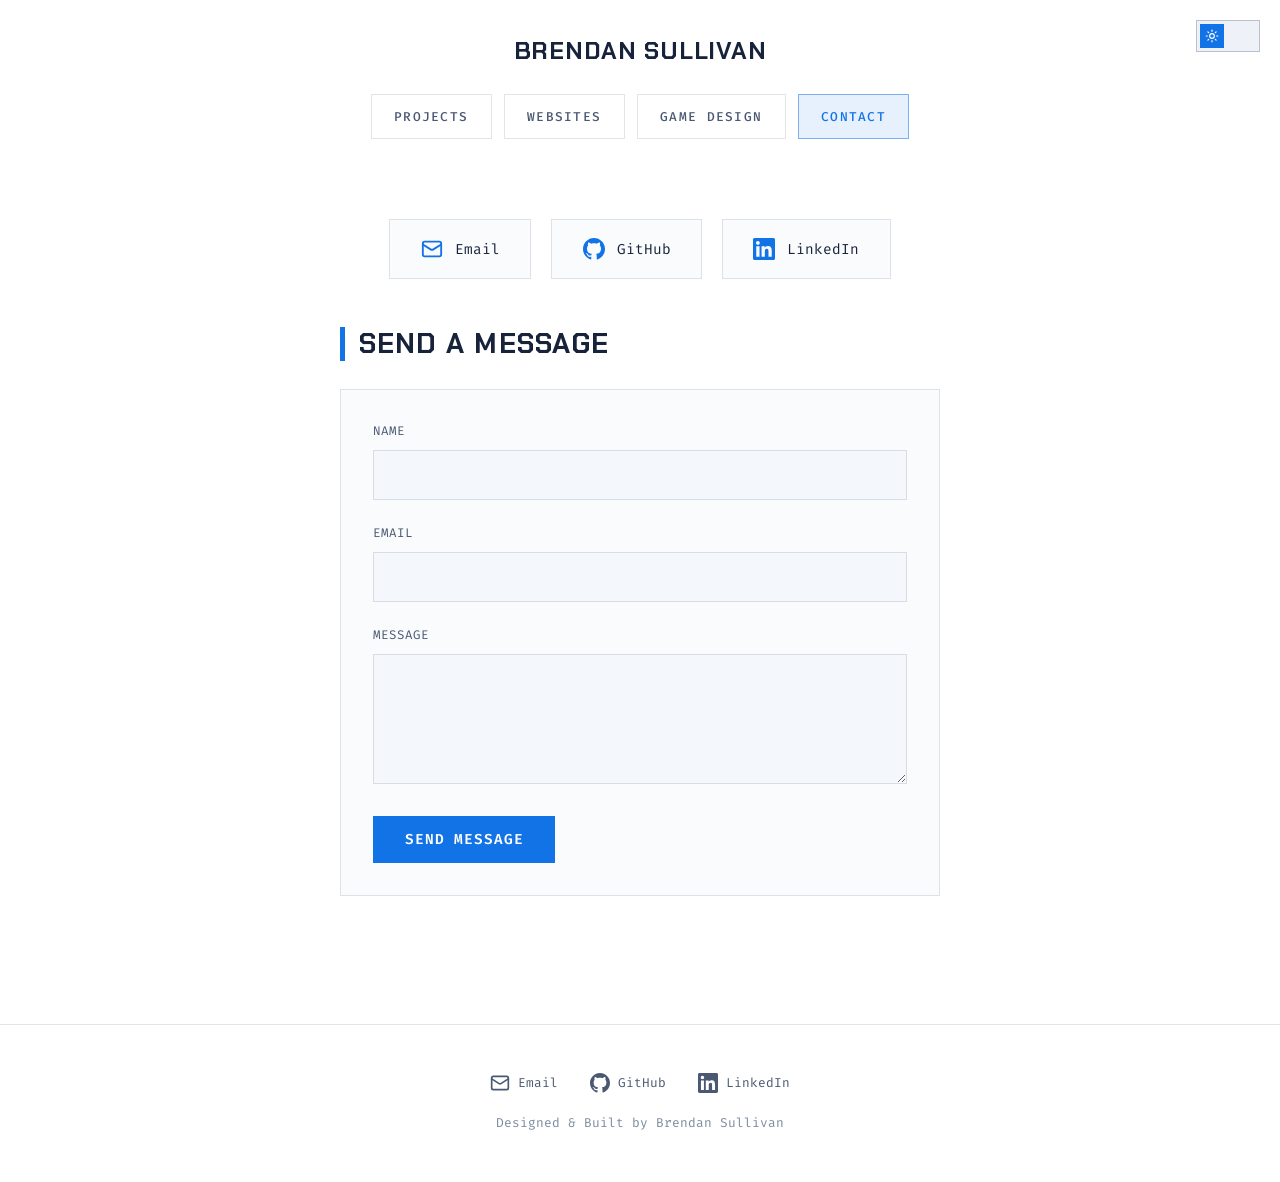
==== commit 241a1d20: "Merge pull request #7 from Finn383/main Redesign" ====
--- a/contact.html
+++ b/contact.html
@@ -5,17 +5,15 @@
     <meta name="viewport" content="width=device-width, initial-scale=1.0">
     <title>Contact | Brendan Sullivan</title>
     <link rel="stylesheet" href="styles.css">
+    <script src="theme.js"></script>
 </head>
 <body>
-    <!-- Mouse Follower -->
-    <div class="mouse-follower" id="mouseFollower"></div>
-
-    <!-- Animated Background -->
-    <div class="bg-gradient-animated"></div>
-    <div class="bg-grid"></div>
-    <div class="bg-blob bg-blob-1"></div>
-    <div class="bg-blob bg-blob-2"></div>
-    <div class="bg-blob bg-blob-3"></div>
+    <button class="theme-toggle" id="themeToggle" role="switch" aria-label="Toggle dark mode" title="Toggle dark mode">
+        <span class="toggle-knob">
+            <svg class="icon-sun" width="14" height="14" viewBox="0 0 24 24" fill="none" stroke="currentColor" stroke-width="2" stroke-linecap="round" stroke-linejoin="round"><circle cx="12" cy="12" r="4"/><path d="M12 2v2"/><path d="M12 20v2"/><path d="m4.93 4.93 1.41 1.41"/><path d="m17.66 17.66 1.41 1.41"/><path d="M2 12h2"/><path d="M20 12h2"/><path d="m6.34 17.66-1.41 1.41"/><path d="m19.07 4.93-1.41 1.41"/></svg>
+            <svg class="icon-moon" width="14" height="14" viewBox="0 0 24 24" fill="none" stroke="currentColor" stroke-width="2" stroke-linecap="round" stroke-linejoin="round"><path d="M12 3a6 6 0 0 0 9 9 9 9 0 1 1-9-9z"/></svg>
+        </span>
+    </button>
 
     <header class="header-top">
         <a href="index.html" class="name-link">Brendan Sullivan</a>
@@ -70,13 +68,6 @@
     </main>
 
     <script>
-        // Mouse Follower
-        const follower = document.getElementById('mouseFollower');
-        document.addEventListener('mousemove', (e) => {
-            follower.style.left = e.clientX + 'px';
-            follower.style.top = e.clientY + 'px';
-        });
-
         // Handle contact form submission
         const contactForm = document.querySelector('.contact-form');
         contactForm.addEventListener('submit', async function(e) {
--- a/styles.css
+++ b/styles.css
@@ -1,4 +1,4 @@
-@import url('https://fonts.googleapis.com/css2?family=Inter:wght@300;400;500;600;700;800&family=Fira+Code:wght@400;500&display=swap');
+@import url('https://fonts.googleapis.com/css2?family=Chakra+Petch:wght@500;600;700&family=IBM+Plex+Sans:wght@400;500;600&family=Fira+Code:wght@400;500&display=swap');
 
 /* ========================================
    CSS RESET & VARIABLES
@@ -11,49 +11,131 @@
 
 :root {
     /* Colors */
-    --primary: #6366f1;
-    --primary-light: #818cf8;
-    --primary-dark: #4f46e5;
-    --accent: #06b6d4;
-    --accent-2: #8b5cf6;
-
-    --text: #0f172a;
-    --text-secondary: #475569;
-    --text-muted: #94a3b8;
-
-    --bg: #ffffff;
-    --bg-secondary: #f8fafc;
-    --bg-card: #ffffff;
-    --bg-glass: rgba(255, 255, 255, 0.7);
-
-    --border: #e2e8f0;
-    --border-light: #f1f5f9;
-
-    /* Gradients */
-    --gradient-primary: linear-gradient(135deg, #6366f1 0%, #8b5cf6 50%, #06b6d4 100%);
-    --gradient-text: linear-gradient(135deg, #4338ca 0%, #7c3aed 50%, #06b6d4 100%);
-    --gradient-bg: linear-gradient(135deg, #f0f9ff 0%, #faf5ff 50%, #ecfeff 100%);
-    --gradient-card: linear-gradient(135deg, rgba(99, 102, 241, 0.05) 0%, rgba(6, 182, 212, 0.05) 100%);
+    --accent: #1273E6;
+    --accent-bright: #3D8BEA;
+    --accent-dim: rgba(18, 115, 230, 0.1);
+    --success: #1A7F4E;
+
+    --text: #17233A;
+    --text-secondary: #4A5872;
+    --text-muted: #7C8AA0;
+
+    --bg: #FFFFFF;
+    --bg-secondary: #F4F7FB;
+    --bg-card: #FAFBFD;
+    --bg-elevated: #EEF2F8;
+
+    --border: rgba(23, 35, 58, 0.12);
+    --border-strong: rgba(23, 35, 58, 0.24);
+    --border-accent: rgba(18, 115, 230, 0.5);
 
     /* Shadows */
-    --shadow-sm: 0 1px 2px rgba(0, 0, 0, 0.04);
-    --shadow-md: 0 4px 6px -1px rgba(0, 0, 0, 0.07), 0 2px 4px -1px rgba(0, 0, 0, 0.04);
-    --shadow-lg: 0 10px 15px -3px rgba(0, 0, 0, 0.08), 0 4px 6px -2px rgba(0, 0, 0, 0.04);
-    --shadow-xl: 0 20px 25px -5px rgba(0, 0, 0, 0.08), 0 10px 10px -5px rgba(0, 0, 0, 0.03);
-    --shadow-glow: 0 0 40px rgba(99, 102, 241, 0.15);
-    --shadow-glow-lg: 0 0 60px rgba(99, 102, 241, 0.2);
+    --shadow-md: 0 4px 12px rgba(23, 35, 58, 0.08);
+    --shadow-lg: 0 12px 32px rgba(23, 35, 58, 0.12);
+    --glow-accent: 0 0 0 1px var(--border-accent), 0 8px 32px rgba(18, 115, 230, 0.08);
+
+    /* Type */
+    --font-display: 'Chakra Petch', sans-serif;
+    --font-body: 'IBM Plex Sans', -apple-system, sans-serif;
+    --font-mono: 'Fira Code', monospace;
 
     /* Animation */
     --ease-out: cubic-bezier(0.16, 1, 0.3, 1);
-    --ease-in-out: cubic-bezier(0.65, 0, 0.35, 1);
 
     /* Spacing */
     --container-max: 1400px;
-    --radius-sm: 8px;
-    --radius-md: 12px;
-    --radius-lg: 16px;
-    --radius-xl: 24px;
-}
+    --radius-sm: 0;
+    --radius-md: 0;
+    --radius-lg: 0;
+    --radius-xl: 0;
+}
+
+/* ========================================
+   DARK MODE
+   ======================================== */
+html.dark {
+    --accent: #58A6FF;
+    --accent-bright: #79BBFF;
+    --accent-dim: rgba(88, 166, 255, 0.14);
+    --success: #4ADE80;
+
+    --text: #E6EDF7;
+    --text-secondary: #97A5BB;
+    --text-muted: #66738A;
+
+    --bg: #0E1830;
+    --bg-secondary: #131E38;
+    --bg-card: #16223F;
+    --bg-elevated: #1D2C4F;
+
+    --border: rgba(160, 190, 235, 0.16);
+    --border-strong: rgba(160, 190, 235, 0.3);
+    --border-accent: rgba(88, 166, 255, 0.55);
+
+    --shadow-md: 0 4px 12px rgba(2, 6, 16, 0.4);
+    --shadow-lg: 0 12px 32px rgba(2, 6, 16, 0.5);
+}
+
+html.dark .img-arrow {
+    background: rgba(13, 20, 38, 0.85);
+}
+
+html.dark .tag {
+    border-color: rgba(88, 166, 255, 0.3);
+}
+
+html.dark .tag-lang {
+    background: rgba(74, 222, 128, 0.12);
+    color: #7FE8A5;
+    border-color: rgba(74, 222, 128, 0.28);
+}
+
+html.dark .tag-lang:hover {
+    border-color: rgba(74, 222, 128, 0.55);
+}
+
+/* ========================================
+   THEME TOGGLE
+   ======================================== */
+.theme-toggle {
+    position: fixed;
+    top: 1.25rem;
+    right: 1.25rem;
+    z-index: 1000;
+    width: 64px;
+    height: 32px;
+    background: var(--bg-elevated);
+    border: 1px solid var(--border-strong);
+    cursor: pointer;
+    padding: 0;
+    transition: border-color 0.2s var(--ease-out);
+}
+
+.theme-toggle:hover {
+    border-color: var(--border-accent);
+}
+
+.toggle-knob {
+    position: absolute;
+    top: 3px;
+    left: 3px;
+    width: 24px;
+    height: 24px;
+    background: var(--accent);
+    color: #FFFFFF;
+    display: flex;
+    align-items: center;
+    justify-content: center;
+    transition: transform 0.25s var(--ease-out);
+}
+
+html.dark .toggle-knob {
+    transform: translateX(32px);
+}
+
+.theme-toggle .icon-moon { display: none; }
+html.dark .theme-toggle .icon-moon { display: block; }
+html.dark .theme-toggle .icon-sun { display: none; }
 
 /* ========================================
    BASE STYLES
@@ -63,11 +145,10 @@
 }
 
 body {
-    font-family: 'Inter', -apple-system, BlinkMacSystemFont, sans-serif;
+    font-family: var(--font-body);
     line-height: 1.6;
     color: var(--text);
-    background: var(--gradient-bg);
-    background-attachment: fixed;
+    background: var(--bg);
     min-height: 100vh;
     overflow-x: hidden;
     -webkit-font-smoothing: antialiased;
@@ -75,78 +156,17 @@
 }
 
 ::selection {
-    background: var(--primary);
-    color: white;
-}
-
-/* ========================================
-   ANIMATED BACKGROUND
-   ======================================== */
-.bg-gradient-animated {
-    position: fixed;
-    top: 0;
-    left: 0;
-    right: 0;
-    bottom: 0;
-    background: var(--gradient-bg);
-    z-index: -2;
-}
-
-.bg-grid {
-    position: fixed;
-    top: 0;
-    left: 0;
-    right: 0;
-    bottom: 0;
-    background-image:
-        linear-gradient(rgba(99, 102, 241, 0.03) 1px, transparent 1px),
-        linear-gradient(90deg, rgba(99, 102, 241, 0.03) 1px, transparent 1px);
-    background-size: 60px 60px;
-    z-index: -1;
-}
-
-.bg-blob {
-    position: fixed;
-    border-radius: 50%;
-    filter: blur(80px);
-    opacity: 0.5;
-    z-index: -1;
-    animation: float 20s ease-in-out infinite;
-}
-
-.bg-blob-1 {
-    width: 600px;
-    height: 600px;
-    background: linear-gradient(135deg, rgba(99, 102, 241, 0.3), rgba(139, 92, 246, 0.2));
-    top: -200px;
-    right: -200px;
-    animation-delay: 0s;
-}
-
-.bg-blob-2 {
-    width: 500px;
-    height: 500px;
-    background: linear-gradient(135deg, rgba(6, 182, 212, 0.25), rgba(99, 102, 241, 0.15));
-    bottom: -150px;
-    left: -150px;
-    animation-delay: -7s;
-}
-
-.bg-blob-3 {
-    width: 400px;
-    height: 400px;
-    background: linear-gradient(135deg, rgba(139, 92, 246, 0.2), rgba(6, 182, 212, 0.2));
-    top: 50%;
-    left: 50%;
-    transform: translate(-50%, -50%);
-    animation-delay: -14s;
-}
-
-@keyframes float {
-    0%, 100% { transform: translate(0, 0) scale(1); }
-    25% { transform: translate(30px, -30px) scale(1.05); }
-    50% { transform: translate(-20px, 20px) scale(0.95); }
-    75% { transform: translate(20px, 30px) scale(1.02); }
+    background: var(--accent);
+    color: #FFFFFF;
+}
+
+:focus-visible {
+    outline: 2px solid var(--accent);
+    outline-offset: 2px;
+}
+
+h1, h2, h3, h4 {
+    font-family: var(--font-display);
 }
 
 /* ========================================
@@ -177,68 +197,41 @@
     padding: 5rem 2rem 3rem;
 }
 
-.hero-badge {
-    display: inline-flex;
-    align-items: center;
-    gap: 0.5rem;
-    padding: 0.5rem 1rem;
-    background: var(--bg-glass);
-    backdrop-filter: blur(10px);
-    border: 1px solid var(--border);
-    border-radius: 50px;
-    font-size: 0.875rem;
-    color: var(--text-secondary);
-    margin-bottom: 1.5rem;
-    animation: fadeInUp 0.6s var(--ease-out) both;
-}
-
-.hero-badge::before {
-    content: '';
-    width: 8px;
-    height: 8px;
-    background: #22c55e;
-    border-radius: 50%;
-    animation: pulse 2s ease-in-out infinite;
-}
-
-@keyframes pulse {
-    0%, 100% { opacity: 1; transform: scale(1); }
-    50% { opacity: 0.5; transform: scale(1.2); }
-}
-
 .name {
-    font-size: clamp(3rem, 8vw, 5rem);
-    font-weight: 800;
-    letter-spacing: -0.04em;
-    line-height: 1.1;
-    margin-bottom: 1rem;
+    font-family: var(--font-display);
+    font-size: clamp(2.75rem, 7.5vw, 4.75rem);
+    font-weight: 700;
+    text-transform: uppercase;
+    letter-spacing: 0.02em;
+    line-height: 1.05;
+    margin-bottom: 1.25rem;
     animation: fadeInUp 0.6s var(--ease-out) 0.1s both;
 }
 
 .name-gradient {
-    background: var(--gradient-text);
-    -webkit-background-clip: text;
-    -webkit-text-fill-color: transparent;
-    background-clip: text;
+    color: var(--text);
+    /* amber underline slab instead of gradient text */
+    box-shadow: inset 0 -0.18em 0 var(--accent-dim);
 }
 
 .subtitle {
-    font-size: clamp(1.1rem, 2.5vw, 1.4rem);
+    font-family: var(--font-mono);
+    font-size: clamp(0.95rem, 2vw, 1.1rem);
     color: var(--text-secondary);
     margin-bottom: 3rem;
-    font-weight: 400;
     animation: fadeInUp 0.6s var(--ease-out) 0.2s both;
-}
-
-.subtitle-highlight {
-    color: var(--primary);
-    font-weight: 500;
+    min-height: 1.7em;
+}
+
+.subtitle::before {
+    content: '> ';
+    color: var(--accent);
 }
 
 @keyframes fadeInUp {
     from {
         opacity: 0;
-        transform: translateY(30px);
+        transform: translateY(24px);
     }
     to {
         opacity: 1;
@@ -259,78 +252,31 @@
 
 .tab {
     position: relative;
-    padding: 0.875rem 1.75rem;
-    background: var(--bg-glass);
-    backdrop-filter: blur(10px);
-    color: var(--text);
-    font-size: 0.95rem;
+    padding: 0.7rem 1.4rem;
+    background: transparent;
+    color: var(--text-secondary);
+    font-family: var(--font-mono);
+    font-size: 0.8rem;
     font-weight: 500;
-    border-radius: var(--radius-lg);
+    text-transform: uppercase;
+    letter-spacing: 0.1em;
+    border-radius: var(--radius-sm);
     cursor: pointer;
     text-decoration: none;
-    transition: all 0.3s var(--ease-out);
+    transition: color 0.2s var(--ease-out), border-color 0.2s var(--ease-out), background 0.2s var(--ease-out);
     border: 1px solid var(--border);
-    overflow: hidden;
-}
-
-.tab::before {
-    content: '';
-    position: absolute;
-    inset: 0;
-    background: var(--gradient-primary);
-    opacity: 0;
-    transition: opacity 0.3s var(--ease-out);
-    z-index: -1;
 }
 
 .tab:hover {
-    color: white;
-    border-color: transparent;
-    transform: translateY(-3px);
-    box-shadow: var(--shadow-lg), var(--shadow-glow);
-}
-
-.tab:hover::before {
-    opacity: 1;
+    color: var(--text);
+    border-color: var(--border-strong);
+    background: var(--bg-card);
 }
 
 .tab.active {
-    color: white;
-    border-color: transparent;
-    box-shadow: var(--shadow-lg), var(--shadow-glow);
-}
-
-.tab.active::before {
-    opacity: 1;
-}
-
-/* Scroll indicator */
-.scroll-indicator {
-    position: absolute;
-    bottom: 2rem;
-    left: 50%;
-    transform: translateX(-50%);
-    display: flex;
-    flex-direction: column;
-    align-items: center;
-    gap: 0.5rem;
-    color: var(--text-muted);
-    font-size: 0.8rem;
-    animation: fadeInUp 0.6s var(--ease-out) 0.5s both;
-}
-
-.scroll-indicator-line {
-    width: 1px;
-    height: 40px;
-    background: linear-gradient(to bottom, var(--primary), transparent);
-    animation: scrollLine 2s ease-in-out infinite;
-}
-
-@keyframes scrollLine {
-    0%, 100% { transform: scaleY(0); transform-origin: top; }
-    50% { transform: scaleY(1); transform-origin: top; }
-    51% { transform-origin: bottom; }
-    100% { transform: scaleY(0); transform-origin: bottom; }
+    color: var(--accent);
+    border-color: var(--border-accent);
+    background: var(--accent-dim);
 }
 
 /* ========================================
@@ -343,19 +289,20 @@
 }
 
 .name-link {
-    font-size: 1.75rem;
+    font-family: var(--font-display);
+    font-size: 1.5rem;
     font-weight: 700;
+    text-transform: uppercase;
+    letter-spacing: 0.03em;
     color: var(--text);
     text-decoration: none;
     display: inline-block;
     margin-bottom: 1.5rem;
-    letter-spacing: -0.03em;
-    transition: all 0.3s var(--ease-out);
+    transition: color 0.2s var(--ease-out);
 }
 
 .name-link:hover {
-    color: var(--primary);
-    transform: scale(1.02);
+    color: var(--accent);
 }
 
 /* ========================================
@@ -371,105 +318,27 @@
     to { opacity: 1; }
 }
 
-.page-title {
-    font-size: 2.5rem;
-    font-weight: 700;
-    margin-bottom: 2rem;
-    color: var(--text);
-    letter-spacing: -0.03em;
-}
-
 /* ========================================
    SECTION HEADERS
    ======================================== */
-.section-header {
-    margin-bottom: 2rem;
-}
-
-.section-label {
-    display: inline-flex;
-    align-items: center;
-    gap: 0.5rem;
-    font-size: 0.8rem;
-    font-weight: 600;
-    text-transform: uppercase;
-    letter-spacing: 0.1em;
-    color: var(--primary);
-    margin-bottom: 0.5rem;
-}
-
-.section-label::before {
-    content: '';
-    width: 20px;
-    height: 2px;
-    background: var(--gradient-primary);
-    border-radius: 1px;
-}
-
-.section-title {
-    font-size: 2.25rem;
-    font-weight: 800;
-    background: var(--gradient-text);
-    -webkit-background-clip: text;
-    -webkit-text-fill-color: transparent;
-    background-clip: text;
-    letter-spacing: -0.03em;
-    position: relative;
-    display: block;
-    width: fit-content;
-    padding-bottom: 0.5rem;
-    margin-bottom: 2rem;
-}
-
-.section-title::after {
-    content: '';
-    position: absolute;
-    bottom: 0;
-    left: 0;
-    width: 60px;
-    height: 4px;
-    background: var(--gradient-primary);
-    border-radius: 2px;
-}
-
-/* Standalone section titles (without section-header wrapper) */
+.section-title,
 .roblox-section > .section-title,
 .games-grid-section > .section-title,
 .about-section h2,
 .contact-section h2,
 .document-section h2 {
-    font-size: 2rem;
-    font-weight: 800;
-    background: var(--gradient-text);
-    -webkit-background-clip: text;
-    -webkit-text-fill-color: transparent;
-    background-clip: text;
-    letter-spacing: -0.03em;
-    position: relative;
-    display: inline-block;
-    padding-bottom: 0.75rem;
-    margin-bottom: 1.5rem;
-}
-
-.roblox-section > .section-title::after,
-.games-grid-section > .section-title::after,
-.about-section h2::after,
-.contact-section h2::after,
-.document-section h2::after {
-    content: '';
-    position: absolute;
-    bottom: 0;
-    left: 0;
-    width: 50px;
-    height: 3px;
-    background: var(--gradient-primary);
-    border-radius: 2px;
-    transition: width 0.3s var(--ease-out);
-}
-
-.roblox-section:hover > .section-title::after,
-.games-grid-section:hover > .section-title::after {
-    width: 80px;
+    font-family: var(--font-display);
+    font-size: 1.75rem;
+    font-weight: 700;
+    text-transform: uppercase;
+    letter-spacing: 0.04em;
+    color: var(--text);
+    display: block;
+    width: fit-content;
+    margin-bottom: 1.75rem;
+    border-left: 5px solid var(--accent);
+    padding-left: 0.85rem;
+    line-height: 1.2;
 }
 
 /* ========================================
@@ -482,69 +351,50 @@
 }
 
 /* ========================================
-   PROJECT CARD - GLASSMORPHISM
+   PROJECT CARD
    ======================================== */
 .project-card {
     position: relative;
-    background: var(--bg-glass);
-    backdrop-filter: blur(20px);
-    border-radius: var(--radius-xl);
+    background: var(--bg-card);
+    border-radius: var(--radius-lg);
     padding: 2rem;
     border: 1px solid var(--border);
-    transition: all 0.4s var(--ease-out);
+    transition: transform 0.3s var(--ease-out), border-color 0.3s var(--ease-out), box-shadow 0.3s var(--ease-out);
     overflow: hidden;
 }
 
+/* loading-bar sweep across the top on hover */
 .project-card::before {
     content: '';
     position: absolute;
     top: 0;
     left: 0;
     right: 0;
-    height: 3px;
-    background: var(--gradient-primary);
+    height: 2px;
+    background: var(--accent);
     transform: scaleX(0);
     transform-origin: left;
-    transition: transform 0.4s var(--ease-out);
-}
-
-.project-card::after {
-    content: '';
-    position: absolute;
-    inset: 0;
-    background: var(--gradient-card);
-    opacity: 0;
-    transition: opacity 0.4s var(--ease-out);
-    pointer-events: none;
+    transition: transform 0.35s var(--ease-out);
 }
 
 .project-card:hover {
-    transform: translateY(-8px);
-    border-color: rgba(99, 102, 241, 0.3);
-    box-shadow: var(--shadow-xl), var(--shadow-glow);
+    transform: translateY(-4px);
+    border-color: var(--border-accent);
+    box-shadow: var(--shadow-lg);
 }
 
 .project-card:hover::before {
     transform: scaleX(1);
 }
 
-.project-card:hover::after {
-    opacity: 1;
-}
-
 .project-card h3 {
-    position: relative;
-    z-index: 1;
-    font-size: 1.4rem;
+    font-size: 1.3rem;
     font-weight: 600;
     margin-bottom: 0.75rem;
     color: var(--text);
-    letter-spacing: -0.02em;
 }
 
 .project-card p {
-    position: relative;
-    z-index: 1;
     color: var(--text-secondary);
     margin-bottom: 1.25rem;
     font-size: 0.95rem;
@@ -552,8 +402,6 @@
 }
 
 .project-tags {
-    position: relative;
-    z-index: 1;
     display: flex;
     flex-wrap: wrap;
     gap: 0.5rem;
@@ -561,42 +409,37 @@
 }
 
 .tag {
-    padding: 0.35rem 0.9rem;
-    background: var(--bg-secondary);
-    color: var(--primary);
-    border-radius: 50px;
-    font-size: 0.8rem;
+    padding: 0.3rem 0.7rem;
+    background: var(--accent-dim);
+    color: var(--accent);
+    border-radius: var(--radius-sm);
+    font-family: var(--font-mono);
+    font-size: 0.72rem;
+    border: 1px solid rgba(18, 115, 230, 0.25);
+    transition: border-color 0.2s var(--ease-out);
+}
+
+.tag:hover {
+    border-color: var(--border-accent);
+}
+
+.tag-lang {
+    padding: 0.3rem 0.7rem;
+    background: rgba(26, 127, 78, 0.1);
+    color: #1A7F4E;
+    border-radius: var(--radius-sm);
+    font-family: var(--font-mono);
+    font-size: 0.72rem;
     font-weight: 500;
-    transition: all 0.2s var(--ease-out);
-    border: 1px solid transparent;
-}
-
-.tag:hover {
-    background: var(--primary);
-    color: white;
-    transform: translateY(-2px);
-    box-shadow: 0 4px 12px rgba(99, 102, 241, 0.3);
-}
-
-.tag-lang {
-    padding: 0.35rem 0.9rem;
-    background: linear-gradient(135deg, #fef3c7, #fde68a);
-    color: #b45309;
-    border-radius: 50px;
-    font-size: 0.8rem;
-    font-weight: 600;
-    transition: all 0.2s var(--ease-out);
-    border: 1px solid rgba(180, 83, 9, 0.1);
+    border: 1px solid rgba(26, 127, 78, 0.3);
+    transition: border-color 0.2s var(--ease-out);
 }
 
 .tag-lang:hover {
-    transform: translateY(-2px);
-    box-shadow: 0 4px 12px rgba(180, 83, 9, 0.2);
+    border-color: rgba(26, 127, 78, 0.55);
 }
 
 .project-links {
-    position: relative;
-    z-index: 1;
     display: flex;
     gap: 1rem;
 }
@@ -605,15 +448,16 @@
     display: inline-flex;
     align-items: center;
     gap: 0.5rem;
-    color: var(--primary);
+    color: var(--accent);
     text-decoration: none;
+    font-family: var(--font-mono);
     font-weight: 500;
-    font-size: 0.9rem;
-    transition: all 0.2s var(--ease-out);
+    font-size: 0.85rem;
+    transition: color 0.2s var(--ease-out), gap 0.2s var(--ease-out);
 }
 
 .project-link:hover {
-    color: var(--primary-dark);
+    color: var(--accent-bright);
     gap: 0.75rem;
 }
 
@@ -632,15 +476,6 @@
 .roblox-section,
 .games-grid-section {
     margin-bottom: 4rem;
-}
-
-.roblox-section h2,
-.games-grid-section h2 {
-    font-size: 2rem;
-    font-weight: 700;
-    margin-bottom: 2rem;
-    color: var(--text);
-    letter-spacing: -0.02em;
 }
 
 .game-cards {
@@ -652,52 +487,44 @@
 .game-card {
     position: relative;
     background: var(--bg-card);
-    border-radius: var(--radius-xl);
+    border-radius: var(--radius-lg);
     overflow: hidden;
     border: 1px solid var(--border);
-    transition: all 0.4s var(--ease-out);
+    transition: transform 0.3s var(--ease-out), border-color 0.3s var(--ease-out), box-shadow 0.3s var(--ease-out);
 }
 
 .game-card::before {
     content: '';
     position: absolute;
-    inset: 0;
-    background: var(--gradient-primary);
-    opacity: 0;
-    z-index: 0;
-    transition: opacity 0.4s var(--ease-out);
+    top: 0;
+    left: 0;
+    right: 0;
+    height: 2px;
+    background: var(--accent);
+    transform: scaleX(0);
+    transform-origin: left;
+    transition: transform 0.35s var(--ease-out);
+    z-index: 5;
 }
 
 .game-card:hover {
-    transform: translateY(-10px) scale(1.02);
-    border-color: transparent;
-    box-shadow: var(--shadow-xl), var(--shadow-glow-lg);
+    transform: translateY(-4px);
+    border-color: var(--border-accent);
+    box-shadow: var(--shadow-lg);
 }
 
 .game-card:hover::before {
-    opacity: 0.03;
+    transform: scaleX(1);
 }
 
 .game-card-image {
     aspect-ratio: 16 / 9;
     overflow: hidden;
     position: relative;
-}
-
-.game-card-image.square {
-    aspect-ratio: 1 / 1;
-}
-
-.game-card-image.square img,
-.game-card-image.square .carousel-img {
-    object-fit: contain;
-    background: #1a1a2e;
-}
-
-.game-card-image.blurfit {
-    overflow: hidden;
-}
-
+    border-bottom: 1px solid var(--border);
+}
+
+.game-card-image.blurfit,
 .game-card-image.blurfit .image-carousel {
     overflow: hidden;
 }
@@ -711,7 +538,7 @@
     background-size: cover;
     background-position: center;
     filter: blur(20px);
-    opacity: 0.7;
+    opacity: 0.5;
     z-index: 0;
 }
 
@@ -725,17 +552,11 @@
     height: 100%;
     object-fit: cover;
     transition: transform 0.4s var(--ease-out);
+    cursor: zoom-in;
 }
 
 .game-card:hover .single-img {
-    transform: scale(1.05);
-}
-
-.game-card-image .contain-img {
-    width: 100%;
-    height: 100%;
-    object-fit: contain;
-    background: #1a1a2e;
+    transform: scale(1.03);
 }
 
 .image-carousel {
@@ -745,7 +566,8 @@
     display: flex;
     align-items: center;
     justify-content: center;
-    background: linear-gradient(135deg, #1a1a2e, #2d2d44);
+    background: var(--bg-secondary);
+    cursor: zoom-in;
 }
 
 .carousel-img {
@@ -764,28 +586,27 @@
 }
 
 .game-card:hover .carousel-img.active {
-    transform: scale(1.05);
+    transform: scale(1.03);
 }
 
 .img-arrow {
     position: absolute;
     top: 50%;
     transform: translateY(-50%);
-    background: rgba(255, 255, 255, 0.9);
+    background: rgba(255, 255, 255, 0.92);
     color: var(--text);
-    border: none;
+    border: 1px solid var(--border-strong);
     width: 36px;
     height: 36px;
-    border-radius: 50%;
+    border-radius: var(--radius-sm);
     cursor: pointer;
     font-size: 0.9rem;
     display: flex;
     align-items: center;
     justify-content: center;
     opacity: 0;
-    transition: all 0.3s var(--ease-out);
+    transition: opacity 0.25s var(--ease-out), background 0.2s, border-color 0.2s;
     z-index: 10;
-    box-shadow: var(--shadow-md);
 }
 
 .game-card:hover .img-arrow {
@@ -793,14 +614,13 @@
 }
 
 .img-arrow:hover {
-    background: white;
-    transform: translateY(-50%) scale(1.1);
+    background: var(--bg-elevated);
+    border-color: var(--border-accent);
+    color: var(--accent);
 }
 
 .img-arrow.prev { left: 12px; }
 .img-arrow.next { right: 12px; }
-
-.image-carousel { cursor: zoom-in; }
 
 /* Roblox card slider */
 .roblox-slider-wrap {
@@ -828,25 +648,25 @@
     top: 30%;
     transform: translateY(-50%);
     background: var(--bg-card);
-    border: 1px solid var(--border);
+    border: 1px solid var(--border-strong);
     color: var(--text);
     width: 44px;
     height: 44px;
-    border-radius: 50%;
+    border-radius: var(--radius-sm);
     cursor: pointer;
     display: flex;
     align-items: center;
     justify-content: center;
     z-index: 20;
     transition: background 0.2s, border-color 0.2s, color 0.2s;
-    box-shadow: 0 4px 16px rgba(0, 0, 0, 0.4);
+    box-shadow: var(--shadow-md);
     font-size: 1rem;
 }
 
 .cards-arrow:hover {
-    background: var(--accent, #7c3aed);
-    border-color: transparent;
-    color: white;
+    border-color: var(--border-accent);
+    color: var(--accent);
+    background: var(--bg-elevated);
 }
 
 .cards-prev { left: -52px; }
@@ -857,7 +677,7 @@
     display: none;
     position: fixed;
     inset: 0;
-    background: rgba(0, 0, 0, 0.92);
+    background: rgba(5, 6, 8, 0.94);
     z-index: 9999;
     align-items: center;
     justify-content: center;
@@ -874,8 +694,7 @@
     height: calc(min(90vw, 1400px) * 9 / 16);
     max-height: 85vh;
     object-fit: contain;
-    border-radius: 6px;
-    box-shadow: 0 0 80px rgba(0, 0, 0, 0.8);
+    border-radius: var(--radius-md);
     cursor: default;
 }
 
@@ -883,65 +702,74 @@
     position: absolute;
     top: 20px;
     right: 24px;
-    background: rgba(255, 255, 255, 0.1);
-    border: 1px solid rgba(255, 255, 255, 0.2);
-    color: white;
+    background: var(--bg-card);
+    border: 1px solid var(--border-strong);
+    color: var(--text);
     font-size: 1.2rem;
     width: 40px;
     height: 40px;
-    border-radius: 50%;
+    border-radius: var(--radius-sm);
     cursor: pointer;
     display: flex;
     align-items: center;
     justify-content: center;
-    transition: background 0.2s;
+    transition: border-color 0.2s, color 0.2s;
     z-index: 10000;
 }
 
 .lightbox-close:hover {
-    background: rgba(255, 255, 255, 0.25);
+    border-color: var(--border-accent);
+    color: var(--accent);
 }
 
 .lightbox-arrow {
     position: absolute;
     top: 50%;
     transform: translateY(-50%);
-    background: rgba(255, 255, 255, 0.12);
-    border: 1px solid rgba(255, 255, 255, 0.2);
-    color: white;
+    background: var(--bg-card);
+    border: 1px solid var(--border-strong);
+    color: var(--text);
     font-size: 1.3rem;
     width: 48px;
     height: 48px;
-    border-radius: 50%;
+    border-radius: var(--radius-sm);
     cursor: pointer;
     display: flex;
     align-items: center;
     justify-content: center;
-    transition: background 0.2s;
+    transition: border-color 0.2s, color 0.2s;
     z-index: 10000;
 }
 
 .lightbox-arrow:hover {
-    background: rgba(255, 255, 255, 0.28);
+    border-color: var(--border-accent);
+    color: var(--accent);
 }
 
 .lightbox-prev { left: 24px; }
 .lightbox-next { right: 24px; }
 
-.game-card-image .single-img { cursor: zoom-in; }
-
 .game-card-content {
     padding: 1.5rem;
-    position: relative;
-    z-index: 1;
 }
 
 .game-card-content h3 {
-    font-size: 1.25rem;
+    font-size: 1.2rem;
     margin-bottom: 0.5rem;
     color: var(--text);
     font-weight: 600;
-    letter-spacing: -0.02em;
+}
+
+.game-year {
+    font-family: var(--font-mono);
+    font-size: 0.72rem;
+    font-weight: 400;
+    color: var(--text-muted);
+    border: 1px solid var(--border);
+    background: var(--bg-elevated);
+    padding: 0.15rem 0.45rem;
+    margin-left: 0.35rem;
+    vertical-align: middle;
 }
 
 .game-card-content p {
@@ -972,7 +800,7 @@
     content: '▸';
     position: absolute;
     left: 0;
-    color: var(--primary);
+    color: var(--accent);
 }
 
 .game-stats {
@@ -980,9 +808,20 @@
     align-items: center;
     gap: 0.5rem;
     color: var(--text-muted);
-    font-size: 0.85rem;
+    font-family: var(--font-mono);
+    font-size: 0.78rem;
     margin-bottom: 1rem;
-    font-weight: 500;
+}
+
+.game-stats svg {
+    color: var(--accent);
+    flex-shrink: 0;
+}
+
+.game-stats span {
+    display: inline-flex;
+    align-items: center;
+    gap: 0.45rem;
 }
 
 /* ========================================
@@ -992,142 +831,57 @@
     display: inline-flex;
     align-items: center;
     gap: 0.5rem;
-    background: var(--gradient-primary);
-    color: white;
-    padding: 0.875rem 1.75rem;
-    border-radius: var(--radius-md);
+    background: var(--accent);
+    color: var(--bg);
+    padding: 0.8rem 1.6rem;
+    border-radius: var(--radius-sm);
     text-decoration: none;
+    font-family: var(--font-mono);
     font-weight: 600;
-    font-size: 0.95rem;
-    transition: all 0.3s var(--ease-out);
+    font-size: 0.85rem;
+    text-transform: uppercase;
+    letter-spacing: 0.06em;
+    transition: background 0.2s var(--ease-out), transform 0.2s var(--ease-out);
     border: none;
     cursor: pointer;
 }
 
 .play-btn:hover {
-    transform: translateY(-3px);
-    box-shadow: 0 10px 30px rgba(99, 102, 241, 0.4);
+    background: var(--accent-bright);
+    transform: translateY(-2px);
 }
 
 .play-btn.small {
-    padding: 0.6rem 1.25rem;
-    font-size: 0.875rem;
+    padding: 0.55rem 1.15rem;
+    font-size: 0.78rem;
 }
 
 .dev-btn {
     display: inline-flex;
     align-items: center;
     gap: 0.5rem;
-    background: linear-gradient(135deg, #fbbf24, #f59e0b);
-    color: #1a1a1a;
-    padding: 0.875rem 1.75rem;
-    border-radius: var(--radius-md);
+    background: transparent;
+    color: var(--accent);
+    padding: 0.8rem 1.6rem;
+    border-radius: var(--radius-sm);
+    border: 1px solid var(--border-accent);
     text-decoration: none;
+    font-family: var(--font-mono);
     font-weight: 600;
-    font-size: 0.95rem;
-    transition: all 0.3s var(--ease-out);
+    font-size: 0.85rem;
+    text-transform: uppercase;
+    letter-spacing: 0.06em;
+    transition: background 0.2s var(--ease-out), transform 0.2s var(--ease-out);
 }
 
 .dev-btn:hover {
-    transform: translateY(-3px);
-    box-shadow: 0 10px 30px rgba(245, 158, 11, 0.4);
+    background: var(--accent-dim);
+    transform: translateY(-2px);
 }
 
 .dev-btn.small {
-    padding: 0.6rem 1.25rem;
-    font-size: 0.875rem;
-}
-
-/* ========================================
-   PLATFORM BANNERS
-   ======================================== */
-.roblox-banner {
-    background: linear-gradient(135deg, #1a1a2e 0%, #16213e 100%);
-    border-radius: var(--radius-xl);
-    padding: 1.5rem 2rem;
-    margin-top: 2rem;
-    border: 1px solid rgba(255, 255, 255, 0.1);
-}
-
-.roblox-banner-content {
-    display: flex;
-    align-items: center;
-    justify-content: space-between;
-    gap: 1.5rem;
-}
-
-.roblox-banner-content p {
-    color: rgba(255, 255, 255, 0.9);
-    font-size: 1rem;
-    margin: 0;
-    flex: 1;
-}
-
-.roblox-btn {
-    display: inline-flex;
-    align-items: center;
-    gap: 0.5rem;
-    background: white;
-    color: #1a1a2e;
-    padding: 0.75rem 1.5rem;
-    border-radius: var(--radius-md);
-    text-decoration: none;
-    font-weight: 600;
-    font-size: 0.9rem;
-    transition: all 0.3s var(--ease-out);
-    white-space: nowrap;
-}
-
-.roblox-btn:hover {
-    transform: translateY(-2px);
-    box-shadow: 0 8px 25px rgba(0, 0, 0, 0.3);
-}
-
-.itchio-banner {
-    background: linear-gradient(135deg, #fa5c5c 0%, #f14668 100%);
-    border-radius: var(--radius-xl);
-    padding: 1.5rem 2rem;
-    margin-top: 2rem;
-}
-
-.itchio-content {
-    display: flex;
-    align-items: center;
-    justify-content: space-between;
-    gap: 1.5rem;
-}
-
-.itchio-content p {
-    color: white;
-    font-size: 1rem;
-    margin: 0;
-    flex: 1;
-}
-
-.itchio-btn {
-    display: inline-flex;
-    align-items: center;
-    gap: 0.5rem;
-    background: white;
-    color: #fa5c5c;
-    padding: 0.75rem 1.5rem;
-    border-radius: var(--radius-md);
-    text-decoration: none;
-    font-weight: 600;
-    font-size: 0.9rem;
-    transition: all 0.3s var(--ease-out);
-    white-space: nowrap;
-}
-
-.itchio-btn:hover {
-    transform: translateY(-2px);
-    box-shadow: 0 8px 25px rgba(0, 0, 0, 0.2);
-}
-
-.platform-logo {
-    width: 40px !important;
-    height: 40px !important;
-    flex-shrink: 0;
+    padding: 0.55rem 1.15rem;
+    font-size: 0.78rem;
 }
 
 /* ========================================
@@ -1143,18 +897,18 @@
 
 .website-card {
     position: relative;
-    border-radius: var(--radius-xl);
+    border-radius: var(--radius-lg);
     overflow: hidden;
     text-decoration: none;
     display: block;
-    transition: all 0.4s var(--ease-out);
+    transition: transform 0.3s var(--ease-out), border-color 0.3s var(--ease-out), box-shadow 0.3s var(--ease-out);
     border: 1px solid var(--border);
 }
 
 .website-card:hover {
-    transform: translateY(-8px) scale(1.01);
-    box-shadow: var(--shadow-xl), var(--shadow-glow);
-    border-color: transparent;
+    transform: translateY(-4px);
+    border-color: var(--border-accent);
+    box-shadow: var(--shadow-lg);
 }
 
 .website-image {
@@ -1171,7 +925,7 @@
 }
 
 .website-card:hover .website-image img {
-    transform: scale(1.08);
+    transform: scale(1.04);
 }
 
 .website-overlay {
@@ -1180,75 +934,58 @@
     left: 0;
     right: 0;
     padding: 1.5rem;
-    background: linear-gradient(transparent, rgba(0, 0, 0, 0.85));
-    color: white;
+    background: linear-gradient(transparent, rgba(10, 16, 30, 0.9));
+    color: #FFFFFF;
 }
 
 .website-overlay h3 {
-    font-size: 1.2rem;
+    font-size: 1.15rem;
     margin-bottom: 0.25rem;
     font-weight: 600;
 }
 
 .website-overlay p {
-    font-size: 0.9rem;
-    opacity: 0.85;
+    font-size: 0.88rem;
+    color: rgba(255, 255, 255, 0.85);
     margin: 0;
 }
 
 /* ========================================
    CONTACT PAGE
    ======================================== */
-.contact-intro {
-    text-align: center;
-    color: var(--text-secondary);
-    font-size: 1.2rem;
-    margin-bottom: 3rem;
-    max-width: 600px;
-    margin-left: auto;
-    margin-right: auto;
-}
-
 .contact-links {
     display: flex;
     justify-content: center;
-    gap: 1.5rem;
+    gap: 1.25rem;
     flex-wrap: wrap;
     margin-bottom: 3rem;
 }
 
-.hero-contact-links {
-    margin-top: 2rem;
-    margin-bottom: 2.5rem;
-}
-
 .contact-link {
     display: flex;
     align-items: center;
     gap: 0.75rem;
-    padding: 1.25rem 2rem;
-    background: var(--bg-glass);
-    backdrop-filter: blur(10px);
+    padding: 1.1rem 1.9rem;
+    background: var(--bg-card);
     border: 1px solid var(--border);
-    border-radius: var(--radius-lg);
+    border-radius: var(--radius-md);
     text-decoration: none;
     color: var(--text);
-    font-weight: 500;
-    font-size: 1rem;
-    transition: all 0.3s var(--ease-out);
+    font-family: var(--font-mono);
+    font-size: 0.9rem;
+    transition: transform 0.2s var(--ease-out), border-color 0.2s var(--ease-out);
 }
 
 .contact-link:hover {
-    transform: translateY(-4px);
-    border-color: var(--primary);
-    box-shadow: var(--shadow-lg), var(--shadow-glow);
-    color: var(--primary);
+    transform: translateY(-3px);
+    border-color: var(--border-accent);
+    color: var(--accent);
 }
 
 .contact-icon-svg {
-    width: 24px;
-    height: 24px;
-    color: var(--primary);
+    width: 22px;
+    height: 22px;
+    color: var(--accent);
 }
 
 /* Documents Grid */
@@ -1259,18 +996,10 @@
     margin-bottom: 3rem;
 }
 
-.document-section h2 {
-    font-size: 1.5rem;
-    margin-bottom: 1rem;
-    color: var(--text);
-    font-weight: 600;
-}
-
 .pdf-viewer {
     background: var(--bg-card);
-    border-radius: var(--radius-lg);
+    border-radius: var(--radius-md);
     overflow: auto;
-    box-shadow: var(--shadow-md);
     margin-bottom: 1rem;
     height: 700px;
     padding: 10px;
@@ -1286,24 +1015,26 @@
     justify-content: center;
 }
 
-.view-btn,
-.download-btn {
+.view-btn {
     display: inline-flex;
     align-items: center;
     gap: 0.5rem;
-    padding: 0.75rem 1.5rem;
-    background: var(--gradient-primary);
-    color: white;
+    padding: 0.7rem 1.5rem;
+    background: var(--accent);
+    color: var(--bg);
     text-decoration: none;
-    border-radius: var(--radius-md);
-    font-weight: 500;
-    transition: all 0.3s var(--ease-out);
-}
-
-.view-btn:hover,
-.download-btn:hover {
+    border-radius: var(--radius-sm);
+    font-family: var(--font-mono);
+    font-weight: 600;
+    font-size: 0.85rem;
+    text-transform: uppercase;
+    letter-spacing: 0.06em;
+    transition: background 0.2s var(--ease-out), transform 0.2s var(--ease-out);
+}
+
+.view-btn:hover {
+    background: var(--accent-bright);
     transform: translateY(-2px);
-    box-shadow: 0 8px 25px rgba(99, 102, 241, 0.3);
 }
 
 .download-icon-btn {
@@ -1312,59 +1043,47 @@
     justify-content: center;
     width: 44px;
     height: 44px;
-    background: var(--bg-secondary);
+    background: var(--bg-card);
     color: var(--text);
     text-decoration: none;
-    border-radius: var(--radius-md);
-    transition: all 0.3s var(--ease-out);
+    border-radius: var(--radius-sm);
+    transition: border-color 0.2s var(--ease-out), color 0.2s var(--ease-out), transform 0.2s var(--ease-out);
     border: 1px solid var(--border);
 }
 
 .download-icon-btn:hover {
-    background: var(--primary);
-    color: white;
-    border-color: var(--primary);
+    border-color: var(--border-accent);
+    color: var(--accent);
     transform: translateY(-2px);
 }
 
 /* About Section */
-.about-contact-grid {
-    display: grid;
-    grid-template-columns: 3fr 2fr;
-    gap: 2rem;
-    margin-bottom: 3rem;
-}
-
-.about-section h2,
+.about-section {
+    margin-bottom: 3.5rem;
+}
+
 .contact-section {
     max-width: 600px;
     margin: 0 auto;
 }
 
-.contact-section h2 {
-    font-size: 1.5rem;
-    margin-bottom: 1rem;
-    color: var(--text);
-    font-weight: 600;
-}
-
 .about-content {
-    background: var(--bg-glass);
-    backdrop-filter: blur(10px);
+    background: var(--bg-card);
     padding: 2rem;
-    border-radius: var(--radius-xl);
+    border-radius: var(--radius-lg);
     border: 1px solid var(--border);
 }
 
 .profile-photo {
-    width: 180px;
-    height: 180px;
-    border-radius: 50%;
+    width: 170px;
+    height: 170px;
+    border-radius: var(--radius-lg);
     object-fit: cover;
     display: block;
     margin: 0 auto 1.5rem;
-    border: 4px solid white;
-    box-shadow: var(--shadow-lg);
+    border: 1px solid var(--border-strong);
+    outline: 1px solid var(--border-accent);
+    outline-offset: 5px;
 }
 
 .about-content p {
@@ -1375,10 +1094,9 @@
 
 /* Contact Form */
 .contact-form {
-    background: var(--bg-glass);
-    backdrop-filter: blur(10px);
+    background: var(--bg-card);
     padding: 2rem;
-    border-radius: var(--radius-xl);
+    border-radius: var(--radius-lg);
     border: 1px solid var(--border);
     max-width: 600px;
 }
@@ -1390,9 +1108,11 @@
 .form-group label {
     display: block;
     margin-bottom: 0.5rem;
-    font-weight: 500;
-    color: var(--text);
-    font-size: 0.9rem;
+    font-family: var(--font-mono);
+    font-size: 0.78rem;
+    text-transform: uppercase;
+    letter-spacing: 0.08em;
+    color: var(--text-secondary);
 }
 
 .form-group input,
@@ -1400,351 +1120,154 @@
     width: 100%;
     padding: 0.875rem 1rem;
     border: 1px solid var(--border);
-    border-radius: var(--radius-md);
+    border-radius: var(--radius-sm);
     font-size: 1rem;
-    font-family: inherit;
-    transition: all 0.3s var(--ease-out);
-    background: var(--bg);
+    font-family: var(--font-body);
+    transition: border-color 0.2s var(--ease-out), box-shadow 0.2s var(--ease-out);
+    background: var(--bg-secondary);
+    color: var(--text);
 }
 
 .form-group input:focus,
 .form-group textarea:focus {
     outline: none;
-    border-color: var(--primary);
-    box-shadow: 0 0 0 3px rgba(99, 102, 241, 0.1);
+    border-color: var(--accent);
+    box-shadow: 0 0 0 3px var(--accent-dim);
 }
 
 .submit-btn {
     padding: 0.875rem 2rem;
-    background: var(--gradient-primary);
-    color: white;
+    background: var(--accent);
+    color: var(--bg);
     border: none;
+    border-radius: var(--radius-sm);
+    font-family: var(--font-mono);
+    font-size: 0.9rem;
+    font-weight: 600;
+    text-transform: uppercase;
+    letter-spacing: 0.06em;
+    cursor: pointer;
+    transition: background 0.2s var(--ease-out), transform 0.2s var(--ease-out);
+}
+
+.submit-btn:hover {
+    background: var(--accent-bright);
+    transform: translateY(-2px);
+}
+
+.submit-btn:disabled {
+    opacity: 0.5;
+    cursor: default;
+    transform: none;
+}
+
+/* ========================================
+   PLATFORM CTA BANNERS
+   ======================================== */
+.platform-cta {
+    position: relative;
+    margin-top: 2.5rem;
+    padding: 2rem;
+    background: var(--bg-card);
+    border: 1px solid var(--border);
+    border-left: 3px solid var(--accent);
+    border-radius: var(--radius-lg);
+    overflow: hidden;
+}
+
+.platform-cta.itchio-cta {
+    border-left-color: #FA5C5C;
+}
+
+.cta-glow {
+    display: none;
+}
+
+.cta-content {
+    position: relative;
+    z-index: 1;
+    display: flex;
+    align-items: center;
+    gap: 1.5rem;
+}
+
+.cta-icon {
+    width: 60px;
+    height: 60px;
+    background: #17233A;
+    border: 1px solid #17233A;
     border-radius: var(--radius-md);
-    font-size: 1rem;
+    display: flex;
+    align-items: center;
+    justify-content: center;
+    flex-shrink: 0;
+}
+
+.cta-icon img {
+    width: 34px;
+    height: 34px;
+    filter: brightness(0) invert(1);
+}
+
+.itchio-cta .cta-icon img {
+    filter: none;
+}
+
+.cta-text {
+    flex: 1;
+}
+
+.cta-text h3 {
+    color: var(--text);
+    font-size: 1.2rem;
     font-weight: 600;
-    cursor: pointer;
-    transition: all 0.3s var(--ease-out);
-}
-
-.submit-btn:hover {
+    margin-bottom: 0.25rem;
+}
+
+.cta-text p {
+    color: var(--text-secondary);
+    font-size: 0.9rem;
+    margin: 0;
+}
+
+.cta-btn {
+    display: inline-flex;
+    align-items: center;
+    gap: 0.5rem;
+    background: var(--accent);
+    color: var(--bg);
+    padding: 0.8rem 1.5rem;
+    border-radius: var(--radius-sm);
+    text-decoration: none;
+    font-family: var(--font-mono);
+    font-weight: 600;
+    font-size: 0.82rem;
+    text-transform: uppercase;
+    letter-spacing: 0.06em;
+    transition: background 0.2s var(--ease-out), transform 0.2s var(--ease-out);
+    white-space: nowrap;
+}
+
+.cta-btn:hover {
+    background: var(--accent-bright);
     transform: translateY(-2px);
-    box-shadow: 0 8px 25px rgba(99, 102, 241, 0.3);
-}
-
-/* ========================================
-   RESPONSIVE
-   ======================================== */
-@media (max-width: 1000px) {
-    .game-cards {
-        grid-template-columns: repeat(2, 1fr);
-    }
-
-    .roblox-slider-wrap {
-        padding: 0;
-    }
-
-    .game-cards-track {
-        overflow: visible;
-    }
-
-    #robloxTrack {
-        display: grid;
-        grid-template-columns: repeat(2, 1fr);
-        transform: none !important;
-        width: auto;
-    }
-
-    #robloxTrack > .game-card {
-        flex: none;
-    }
-
-    .cards-arrow {
-        display: none;
-    }
-
-    .documents-grid,
-    .about-contact-grid {
-        grid-template-columns: 1fr;
-    }
-}
-
-@media (max-width: 768px) {
-    .name {
-        font-size: 2.5rem;
-    }
-
-    .name-link {
-        font-size: 1.5rem;
-    }
-
-    .subtitle {
-        font-size: 1rem;
-    }
-
-    .tabs {
-        flex-direction: column;
-        align-items: center;
-        gap: 0.5rem;
-    }
-
-    .tab {
-        width: 100%;
-        max-width: 280px;
-        text-align: center;
-    }
-
-    .projects-grid {
-        grid-template-columns: 1fr;
-    }
-
-    .websites-grid {
-        grid-template-columns: 1fr;
-    }
-
-    .contact-links {
-        flex-direction: column;
-        align-items: center;
-    }
-
-    .roblox-banner-content,
-    .itchio-content {
-        flex-direction: column;
-        text-align: center;
-    }
-}
-
-@media (max-width: 600px) {
-    .game-cards {
-        grid-template-columns: 1fr;
-    }
-
-    #robloxTrack {
-        grid-template-columns: 1fr;
-    }
-
-    .container {
-        padding: 1rem;
-    }
-
-    .page-content {
-        padding: 1rem;
-    }
-}
-
-/* ========================================
-   ANIMATIONS FOR SCROLL
-   ======================================== */
-.animate-on-scroll {
-    opacity: 0;
-    transform: translateY(30px);
-    transition: all 0.6s var(--ease-out);
-}
-
-.animate-on-scroll.visible {
-    opacity: 1;
-    transform: translateY(0);
-}
-
-/* Stagger animation delays */
-.animate-on-scroll:nth-child(1) { transition-delay: 0s; }
-.animate-on-scroll:nth-child(2) { transition-delay: 0.1s; }
-.animate-on-scroll:nth-child(3) { transition-delay: 0.2s; }
-.animate-on-scroll:nth-child(4) { transition-delay: 0.3s; }
-.animate-on-scroll:nth-child(5) { transition-delay: 0.4s; }
-.animate-on-scroll:nth-child(6) { transition-delay: 0.5s; }
-
-/* ========================================
-   CAROUSEL NAVIGATION (Recommendations)
-   ======================================== */
-.carousel {
-    position: relative;
-}
-
-.carousel .pdf-viewer {
-    width: 100%;
-}
-
-.carousel-nav {
-    display: flex;
-    justify-content: center;
-    align-items: center;
-    gap: 1rem;
-    margin-top: 1rem;
-}
-
-.carousel-btn {
-    background: var(--gradient-primary);
-    color: white;
-    border: none;
-    width: 44px;
-    height: 44px;
-    border-radius: 50%;
-    font-size: 1rem;
-    cursor: pointer;
-    transition: all 0.3s var(--ease-out);
-    display: flex;
-    align-items: center;
-    justify-content: center;
-    flex-shrink: 0;
-}
-
-.carousel-btn:hover {
-    transform: scale(1.1);
-    box-shadow: 0 8px 25px rgba(99, 102, 241, 0.4);
-}
-
-.carousel-dots {
-    display: flex;
-    align-items: center;
-    gap: 0.5rem;
-}
-
-.dot {
-    width: 12px;
-    height: 12px;
-    border-radius: 50%;
-    background: var(--border);
-    cursor: pointer;
-    transition: all 0.3s var(--ease-out);
-}
-
-.dot:hover {
-    background: var(--text-muted);
-    transform: scale(1.2);
-}
-
-.dot.active {
-    background: var(--primary);
-    transform: scale(1.2);
-}
-
-/* ========================================
-   SKILLS SECTION
-   ======================================== */
-.skills-section {
-    margin-top: 3rem;
-}
-
-.skills-grid {
-    display: grid;
-    grid-template-columns: repeat(auto-fit, minmax(280px, 1fr));
-    gap: 1.5rem;
-}
-
-.skill-category {
-    background: var(--bg-glass);
-    backdrop-filter: blur(10px);
-    border-radius: var(--radius-xl);
-    padding: 1.5rem;
-    border: 1px solid var(--border);
-    transition: all 0.3s var(--ease-out);
-}
-
-.skill-category:hover {
-    transform: translateY(-5px);
-    border-color: rgba(99, 102, 241, 0.3);
-    box-shadow: var(--shadow-lg), var(--shadow-glow);
-}
-
-.skill-category h3 {
-    font-size: 1.1rem;
-    font-weight: 600;
-    margin-bottom: 1rem;
-    color: var(--text);
-    display: flex;
-    align-items: center;
-    gap: 0.5rem;
-}
-
-.skill-category h3 .icon {
-    font-size: 1.25rem;
-}
-
-.skill-tags {
-    display: flex;
-    flex-wrap: wrap;
-    gap: 0.5rem;
-}
-
-.skill-tag {
-    padding: 0.4rem 0.9rem;
-    background: var(--bg-secondary);
-    color: var(--text-secondary);
-    border-radius: 50px;
-    font-size: 0.85rem;
-    font-weight: 500;
-    transition: all 0.2s var(--ease-out);
-    border: 1px solid transparent;
-}
-
-.skill-tag:hover {
-    background: var(--primary);
-    color: white;
-    transform: translateY(-2px);
-}
-
-/* ========================================
-   TYPING ANIMATION
-   ======================================== */
-.typing-text {
-    display: inline;
-}
-
-.typing-cursor {
-    display: inline-block;
-    width: 3px;
-    height: 1.2em;
-    background: var(--primary);
-    margin-left: 2px;
-    animation: blink 1s step-end infinite;
-    vertical-align: text-bottom;
-}
-
-@keyframes blink {
-    0%, 50% { opacity: 1; }
-    51%, 100% { opacity: 0; }
-}
-
-/* ========================================
-   TECH STACK ICONS
-   ======================================== */
-.tech-stack {
-    display: flex;
-    justify-content: center;
-    gap: 2rem;
-    flex-wrap: wrap;
-    margin: 3rem 0;
-    padding: 2rem;
-    background: var(--bg-glass);
-    backdrop-filter: blur(10px);
-    border-radius: var(--radius-xl);
-    border: 1px solid var(--border);
-}
-
-.tech-icon {
-    display: flex;
-    flex-direction: column;
-    align-items: center;
-    gap: 0.5rem;
-    opacity: 0.7;
-    transition: all 0.3s var(--ease-out);
-}
-
-.tech-icon:hover {
-    opacity: 1;
-    transform: translateY(-5px);
-}
-
-.tech-icon img {
-    width: 48px;
-    height: 48px;
-    object-fit: contain;
-}
-
-.tech-icon span {
-    font-size: 0.75rem;
-    color: var(--text-muted);
-    font-weight: 500;
+}
+
+.cta-btn.itchio {
+    background: #FA5C5C;
+    color: #FFF;
+}
+
+.cta-btn.itchio:hover {
+    background: #FF7373;
+}
+
+.cta-btn svg {
+    transition: transform 0.25s var(--ease-out);
+}
+
+.cta-btn:hover svg {
+    transform: translate(3px, -3px);
 }
 
 /* ========================================
@@ -1756,14 +1279,15 @@
     margin-top: 4rem;
     border-top: 1px solid var(--border);
     color: var(--text-muted);
-    font-size: 0.9rem;
+    font-family: var(--font-mono);
+    font-size: 0.8rem;
 }
 
 .footer-links {
     display: flex;
     justify-content: center;
     gap: 2rem;
-    margin-bottom: 1rem;
+    margin-bottom: 1.25rem;
 }
 
 .footer-links a {
@@ -1772,11 +1296,11 @@
     gap: 0.5rem;
     color: var(--text-secondary);
     text-decoration: none;
-    transition: all 0.2s var(--ease-out);
+    transition: color 0.2s var(--ease-out);
 }
 
 .footer-links a:hover {
-    color: var(--primary);
+    color: var(--accent);
 }
 
 .footer-links a svg {
@@ -1788,474 +1312,198 @@
 }
 
 /* ========================================
-   STATS COUNTER
-   ======================================== */
-.stats-section {
-    display: flex;
-    justify-content: center;
-    gap: 4rem;
-    padding: 3rem 2rem;
-    margin: 2rem 0;
-}
-
-.stat-item {
-    text-align: center;
-}
-
-.stat-number {
-    font-size: 3rem;
-    font-weight: 700;
-    background: var(--gradient-text);
-    -webkit-background-clip: text;
-    -webkit-text-fill-color: transparent;
-    background-clip: text;
-    line-height: 1;
-    margin-bottom: 0.5rem;
-}
-
-.stat-label {
-    font-size: 0.9rem;
-    color: var(--text-muted);
-    text-transform: uppercase;
-    letter-spacing: 0.05em;
-}
-
-/* ========================================
-   GLOWING BORDER EFFECT
-   ======================================== */
-.glow-border {
+   SCROLL ANIMATIONS
+   ======================================== */
+.animate-on-scroll {
+    opacity: 0;
+    transform: translateY(24px);
+    transition: opacity 0.6s var(--ease-out), transform 0.6s var(--ease-out);
+}
+
+.animate-on-scroll.visible {
+    opacity: 1;
+    transform: translateY(0);
+}
+
+.animate-on-scroll:nth-child(1) { transition-delay: 0s; }
+.animate-on-scroll:nth-child(2) { transition-delay: 0.08s; }
+.animate-on-scroll:nth-child(3) { transition-delay: 0.16s; }
+.animate-on-scroll:nth-child(4) { transition-delay: 0.24s; }
+.animate-on-scroll:nth-child(5) { transition-delay: 0.32s; }
+.animate-on-scroll:nth-child(6) { transition-delay: 0.4s; }
+
+/* ========================================
+   CAROUSEL NAVIGATION (Recommendations)
+   ======================================== */
+.carousel {
     position: relative;
 }
 
-.glow-border::before {
-    content: '';
-    position: absolute;
-    inset: -2px;
-    background: var(--gradient-primary);
-    border-radius: inherit;
-    z-index: -1;
-    opacity: 0;
-    transition: opacity 0.3s var(--ease-out);
-    filter: blur(8px);
-}
-
-.glow-border:hover::before {
-    opacity: 0.5;
-}
-
-/* ========================================
-   MOUSE FOLLOWER (optional enhancement)
-   ======================================== */
-.mouse-follower {
-    position: fixed;
-    width: 120px;
-    height: 120px;
-    background: radial-gradient(circle, rgba(99, 102, 241, 0.15), transparent 70%);
-    border-radius: 50%;
-    pointer-events: none;
-    z-index: -1;
-    transform: translate(-50%, -50%);
-    transition: transform 0.1s ease-out;
-}
-
-/* ========================================
-   CARD NUMBER BADGE
-   ======================================== */
-.card-number {
-    position: absolute;
-    top: 1rem;
-    right: 1rem;
-    width: 32px;
-    height: 32px;
-    background: var(--gradient-primary);
-    color: white;
-    border-radius: 50%;
-    display: flex;
-    align-items: center;
-    justify-content: center;
-    font-weight: 600;
-    font-size: 0.85rem;
-    z-index: 2;
-}
-
-/* ========================================
-   GAME DESIGN PAGE - HERO & ANIMATIONS
-   ======================================== */
-.game-hero {
-    text-align: center;
-    padding: 3rem 0 4rem;
-}
-
-.game-hero-title {
-    font-size: clamp(2.5rem, 6vw, 4rem);
-    font-weight: 800;
-    letter-spacing: -0.04em;
-    line-height: 1.1;
-    margin-bottom: 1rem;
-}
-
-.title-line {
-    display: block;
-}
-
-.gradient-text {
-    background: var(--gradient-text);
-    -webkit-background-clip: text;
-    -webkit-text-fill-color: transparent;
-    background-clip: text;
-}
-
-.game-hero-subtitle {
-    font-size: 1.2rem;
-    color: var(--text-secondary);
-    margin-bottom: 3rem;
-}
-
-/* Game Stats Grid */
-.game-stats-grid {
-    display: flex;
-    justify-content: center;
-    gap: 2rem;
-    flex-wrap: wrap;
-}
-
-.game-stat-card {
-    background: var(--bg-glass);
-    backdrop-filter: blur(20px);
-    border: 1px solid var(--border);
-    border-radius: var(--radius-xl);
-    padding: 2rem 3rem;
-    text-align: center;
-    transition: all 0.4s var(--ease-out);
-    position: relative;
-    overflow: hidden;
-}
-
-.game-stat-card::before {
-    content: '';
-    position: absolute;
-    inset: 0;
-    background: var(--gradient-primary);
-    opacity: 0;
-    transition: opacity 0.4s var(--ease-out);
-}
-
-.game-stat-card:hover {
-    transform: translateY(-8px) scale(1.02);
-    border-color: transparent;
-    box-shadow: var(--shadow-xl), var(--shadow-glow-lg);
-}
-
-.game-stat-card:hover::before {
-    opacity: 0.05;
-}
-
-.game-stat-card .stat-icon {
-    font-size: 2.5rem;
-    margin-bottom: 0.5rem;
-    position: relative;
-    z-index: 1;
-}
-
-.game-stat-card .stat-number {
-    font-size: 2.5rem;
-    font-weight: 700;
-    background: var(--gradient-text);
-    -webkit-background-clip: text;
-    -webkit-text-fill-color: transparent;
-    background-clip: text;
-    position: relative;
-    z-index: 1;
-}
-
-.game-stat-card .stat-label {
-    font-size: 0.9rem;
-    color: var(--text-muted);
-    text-transform: uppercase;
-    letter-spacing: 0.05em;
-    position: relative;
-    z-index: 1;
-}
-
-/* Platform Section */
-.platform-section {
-    margin-bottom: 5rem;
-}
-
-.platform-header {
-    display: flex;
-    align-items: center;
-    gap: 2rem;
-    margin-bottom: 2.5rem;
-    padding: 2rem;
-    background: var(--bg-glass);
-    backdrop-filter: blur(20px);
-    border-radius: var(--radius-xl);
-    border: 1px solid var(--border);
-}
-
-.spinning-logo-container {
-    width: 80px;
-    height: 80px;
-    display: flex;
-    align-items: center;
-    justify-content: center;
-    background: linear-gradient(135deg, #1a1a2e, #16213e);
-    border-radius: var(--radius-lg);
-    padding: 1rem;
+.carousel .pdf-viewer {
+    width: 100%;
+}
+
+.carousel-nav {
+    display: flex;
+    justify-content: center;
+    align-items: center;
+    gap: 1rem;
+    margin-top: 1rem;
+}
+
+.carousel-btn {
+    background: var(--bg-card);
+    color: var(--text);
+    border: 1px solid var(--border-strong);
+    width: 44px;
+    height: 44px;
+    border-radius: var(--radius-sm);
+    font-size: 1rem;
+    cursor: pointer;
+    transition: border-color 0.2s var(--ease-out), color 0.2s var(--ease-out);
+    display: flex;
+    align-items: center;
+    justify-content: center;
     flex-shrink: 0;
 }
 
-.spinning-logo {
-    width: 50px;
-    height: 50px;
-    filter: brightness(0) invert(1);
-    transition: transform 0.8s var(--ease-out);
-    transform: rotate(-180deg) scale(0.5);
-    opacity: 0;
-}
-
-.spinning-logo.spin-in {
-    transform: rotate(0deg) scale(1);
-    opacity: 1;
-    animation: spinSettle 0.8s var(--ease-out) forwards;
-}
-
-@keyframes spinSettle {
-    0% {
-        transform: rotate(-180deg) scale(0.5);
-        opacity: 0;
-    }
-    60% {
-        transform: rotate(20deg) scale(1.1);
-        opacity: 1;
-    }
-    100% {
-        transform: rotate(0deg) scale(1);
-        opacity: 1;
-    }
-}
-
-.itchio-logo {
-    filter: none;
-}
-
-.other-platform .spinning-logo-container {
-    background: linear-gradient(135deg, #fa5c5c, #f14668);
-}
-
-.platform-info {
-    flex: 1;
-}
-
-.platform-info .section-label {
-    margin-bottom: 0.25rem;
-}
-
-.platform-info .section-title {
-    margin-bottom: 0.5rem;
-}
-
-.platform-desc {
-    color: var(--text-secondary);
-    font-size: 0.95rem;
-    margin: 0;
-}
-
-/* Card Badge */
-.card-badge {
-    position: absolute;
-    top: 1rem;
-    right: 1rem;
-    padding: 0.35rem 0.75rem;
-    border-radius: 50px;
-    font-size: 0.7rem;
-    font-weight: 700;
-    text-transform: uppercase;
-    letter-spacing: 0.05em;
-    z-index: 10;
-}
-
-.card-badge.featured {
-    background: linear-gradient(135deg, #fbbf24, #f59e0b);
-    color: #1a1a1a;
-}
-
-.card-badge.dev {
-    background: linear-gradient(135deg, #6366f1, #8b5cf6);
-    color: white;
-}
-
-/* Stat Highlight */
-.stat-highlight {
-    background: linear-gradient(135deg, rgba(251, 191, 36, 0.2), rgba(245, 158, 11, 0.1));
-    padding: 0.25rem 0.75rem;
-    border-radius: 50px;
-    font-weight: 600;
-    color: #b45309;
-    border: 1px solid rgba(251, 191, 36, 0.3);
-}
-
-/* Enhanced Play Button with Arrow */
-.play-btn svg,
-.dev-btn svg {
-    transition: transform 0.3s var(--ease-out);
-}
-
-.play-btn:hover svg,
-.dev-btn:hover svg {
-    transform: translateX(4px);
-}
-
-/* Platform CTA Banner */
-.platform-cta {
-    position: relative;
-    margin-top: 2.5rem;
-    padding: 2rem;
-    background: linear-gradient(135deg, #1a1a2e 0%, #16213e 100%);
-    border-radius: var(--radius-xl);
-    overflow: hidden;
-}
-
-.platform-cta.itchio-cta {
-    background: linear-gradient(135deg, #fa5c5c 0%, #f14668 100%);
-}
-
-.cta-glow {
-    position: absolute;
-    top: -50%;
-    right: -20%;
-    width: 300px;
-    height: 300px;
-    background: radial-gradient(circle, rgba(255, 255, 255, 0.1), transparent 70%);
-    animation: ctaGlow 4s ease-in-out infinite;
-}
-
-@keyframes ctaGlow {
-    0%, 100% { transform: translate(0, 0) scale(1); opacity: 0.5; }
-    50% { transform: translate(-30px, 30px) scale(1.2); opacity: 0.8; }
-}
-
-.cta-content {
-    position: relative;
-    z-index: 1;
-    display: flex;
-    align-items: center;
-    gap: 1.5rem;
-}
-
-.cta-icon {
-    width: 60px;
-    height: 60px;
-    background: rgba(255, 255, 255, 0.15);
-    border-radius: var(--radius-md);
-    display: flex;
-    align-items: center;
-    justify-content: center;
-    flex-shrink: 0;
-}
-
-.cta-icon img {
-    width: 35px;
-    height: 35px;
-    filter: brightness(0) invert(1);
-}
-
-.itchio-cta .cta-icon img {
-    filter: none;
-}
-
-.icon-float {
-    animation: iconFloat 3s ease-in-out infinite;
-}
-
-@keyframes iconFloat {
-    0%, 100% { transform: translateY(0); }
-    50% { transform: translateY(-5px); }
-}
-
-.cta-text {
-    flex: 1;
-}
-
-.cta-text h3 {
-    color: white;
-    font-size: 1.25rem;
-    font-weight: 600;
-    margin-bottom: 0.25rem;
-}
-
-.cta-text p {
-    color: rgba(255, 255, 255, 0.8);
-    font-size: 0.9rem;
-    margin: 0;
-}
-
-.cta-btn {
-    display: inline-flex;
+.carousel-btn:hover {
+    border-color: var(--border-accent);
+    color: var(--accent);
+}
+
+.carousel-dots {
+    display: flex;
     align-items: center;
     gap: 0.5rem;
-    background: white;
-    color: #1a1a2e;
-    padding: 0.875rem 1.5rem;
-    border-radius: var(--radius-md);
-    text-decoration: none;
-    font-weight: 600;
-    font-size: 0.9rem;
-    transition: all 0.3s var(--ease-out);
-    white-space: nowrap;
-}
-
-.cta-btn:hover {
-    transform: translateY(-3px) scale(1.02);
-    box-shadow: 0 10px 30px rgba(0, 0, 0, 0.3);
-}
-
-.cta-btn.itchio {
-    color: #fa5c5c;
-}
-
-.cta-btn svg {
-    transition: transform 0.3s var(--ease-out);
-}
-
-.cta-btn:hover svg {
-    transform: translate(3px, -3px);
-}
-
-/* Staggered Animation Delays for Game Cards */
-.game-card[data-delay="0"] { transition-delay: 0s; }
-.game-card[data-delay="1"] { transition-delay: 0.15s; }
-.game-card[data-delay="2"] { transition-delay: 0.3s; }
-.game-card[data-delay="3"] { transition-delay: 0.45s; }
-
-/* Enhanced Card Hover Effects */
-.game-card {
-    transform-style: preserve-3d;
-    perspective: 1000px;
-}
-
-.game-card:hover {
-    transform: translateY(-12px) rotateX(2deg);
-}
-
-/* Responsive adjustments */
+}
+
+.dot {
+    width: 10px;
+    height: 10px;
+    border-radius: 0;
+    background: var(--border-strong);
+    cursor: pointer;
+    transition: background 0.2s var(--ease-out), transform 0.2s var(--ease-out);
+}
+
+.dot:hover {
+    background: var(--text-muted);
+}
+
+.dot.active {
+    background: var(--accent);
+    transform: scale(1.15);
+}
+
+/* ========================================
+   RESPONSIVE
+   ======================================== */
+@media (max-width: 1000px) {
+    .game-cards {
+        grid-template-columns: repeat(2, 1fr);
+    }
+
+    .roblox-slider-wrap {
+        padding: 0;
+    }
+
+    .game-cards-track {
+        overflow: visible;
+    }
+
+    #robloxTrack {
+        display: grid;
+        grid-template-columns: repeat(2, 1fr);
+        transform: none !important;
+        width: auto;
+    }
+
+    #robloxTrack > .game-card {
+        flex: none;
+    }
+
+    .cards-arrow {
+        display: none;
+    }
+
+    .documents-grid {
+        grid-template-columns: 1fr;
+    }
+}
+
 @media (max-width: 768px) {
-    .platform-header {
+    .name {
+        font-size: 2.5rem;
+    }
+
+    .name-link {
+        font-size: 1.3rem;
+    }
+
+    .subtitle {
+        font-size: 0.9rem;
+    }
+
+    .tabs {
         flex-direction: column;
+        align-items: center;
+        gap: 0.5rem;
+    }
+
+    .tab {
+        width: 100%;
+        max-width: 280px;
         text-align: center;
+    }
+
+    .projects-grid,
+    .websites-grid {
+        grid-template-columns: 1fr;
+    }
+
+    .contact-links {
+        flex-direction: column;
+        align-items: center;
     }
 
     .cta-content {
         flex-direction: column;
         text-align: center;
     }
-
-    .game-stats-grid {
-        gap: 1rem;
-    }
-
-    .game-stat-card {
-        padding: 1.5rem 2rem;
-    }
-}
+}
+
+@media (max-width: 600px) {
+    .game-cards,
+    #robloxTrack {
+        grid-template-columns: 1fr;
+    }
+
+    .container {
+        padding: 1rem;
+    }
+
+    .page-content {
+        padding: 1rem;
+    }
+}
+
+/* ========================================
+   REDUCED MOTION
+   ======================================== */
+@media (prefers-reduced-motion: reduce) {
+    *, *::before, *::after {
+        animation-duration: 0.01ms !important;
+        animation-iteration-count: 1 !important;
+        transition-duration: 0.01ms !important;
+    }
+
+    .animate-on-scroll {
+        opacity: 1;
+        transform: none;
+    }
+
+    html {
+        scroll-behavior: auto;
+    }
+}
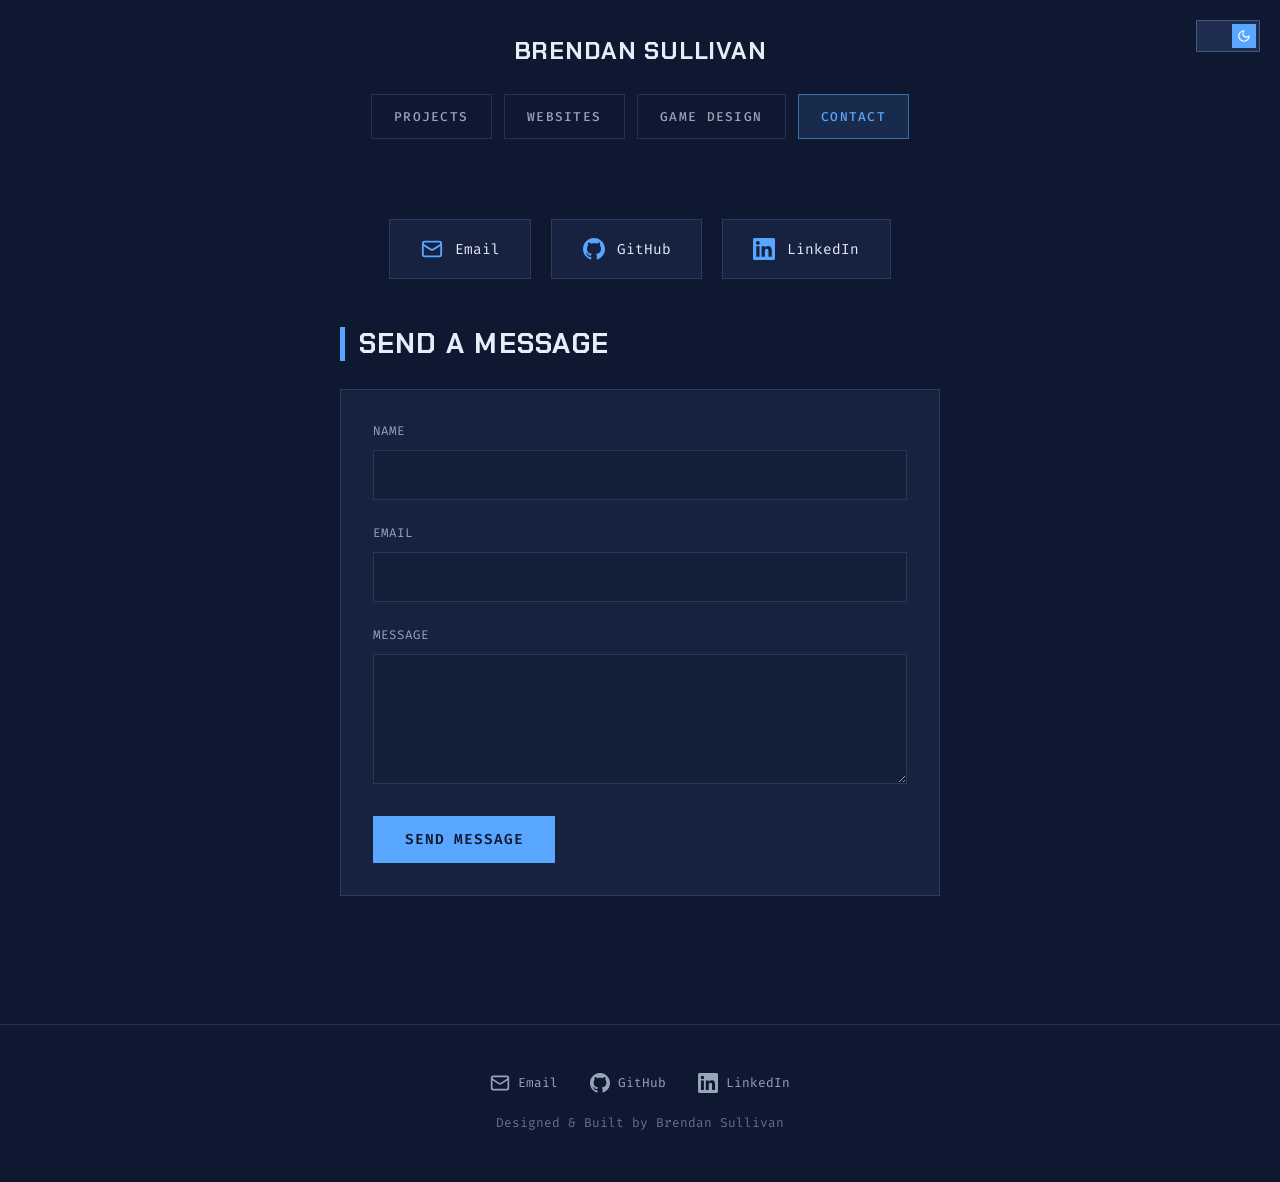
==== commit 328740c2: "Merge pull request #8 from Finn383/main Updated stuff" ====
--- a/contact.html
+++ b/contact.html
@@ -16,12 +16,12 @@
     </button>
 
     <header class="header-top">
-        <a href="index.html" class="name-link">Brendan Sullivan</a>
+        <a href="/" class="name-link">Brendan Sullivan</a>
         <nav class="tabs">
-            <a href="projects.html" class="tab">Projects</a>
-            <a href="websites.html" class="tab">Websites</a>
-            <a href="gamedesign.html" class="tab">Game Design</a>
-            <a href="contact.html" class="tab active">Contact</a>
+            <a href="projects" class="tab">Projects</a>
+            <a href="websites" class="tab">Websites</a>
+            <a href="gamedesign" class="tab">Game Design</a>
+            <a href="contact" class="tab active">Contact</a>
         </nav>
     </header>
 
--- a/styles.css
+++ b/styles.css
@@ -529,6 +529,19 @@
     overflow: hidden;
 }
 
+.game-card-image.placeholder {
+    display: flex;
+    align-items: center;
+    justify-content: center;
+    background: linear-gradient(135deg, var(--accent-dim), var(--surface));
+    color: var(--accent);
+    gap: 0.6rem;
+    font-family: var(--font-mono);
+    font-size: 0.9rem;
+    text-transform: uppercase;
+    letter-spacing: 0.08em;
+}
+
 .game-card-image.blurfit .blur-bg {
     position: absolute;
     top: -10px;
